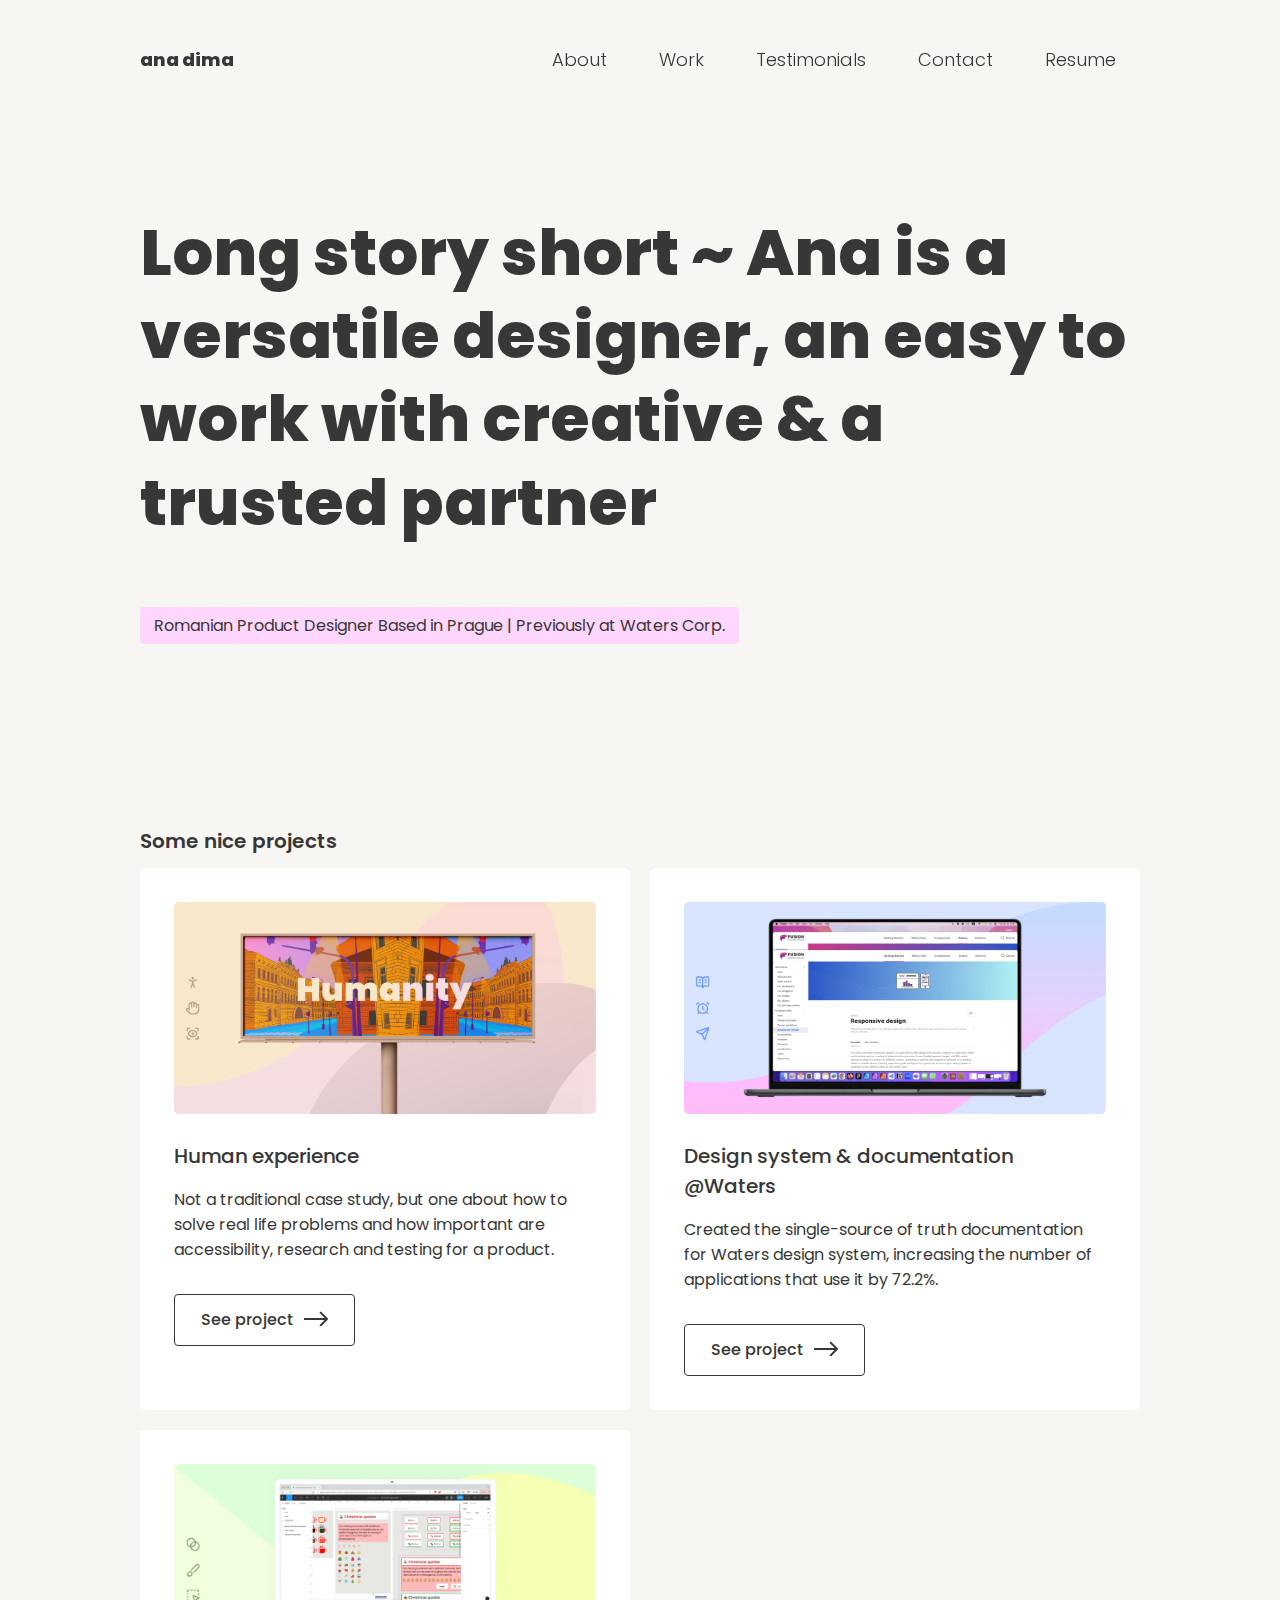
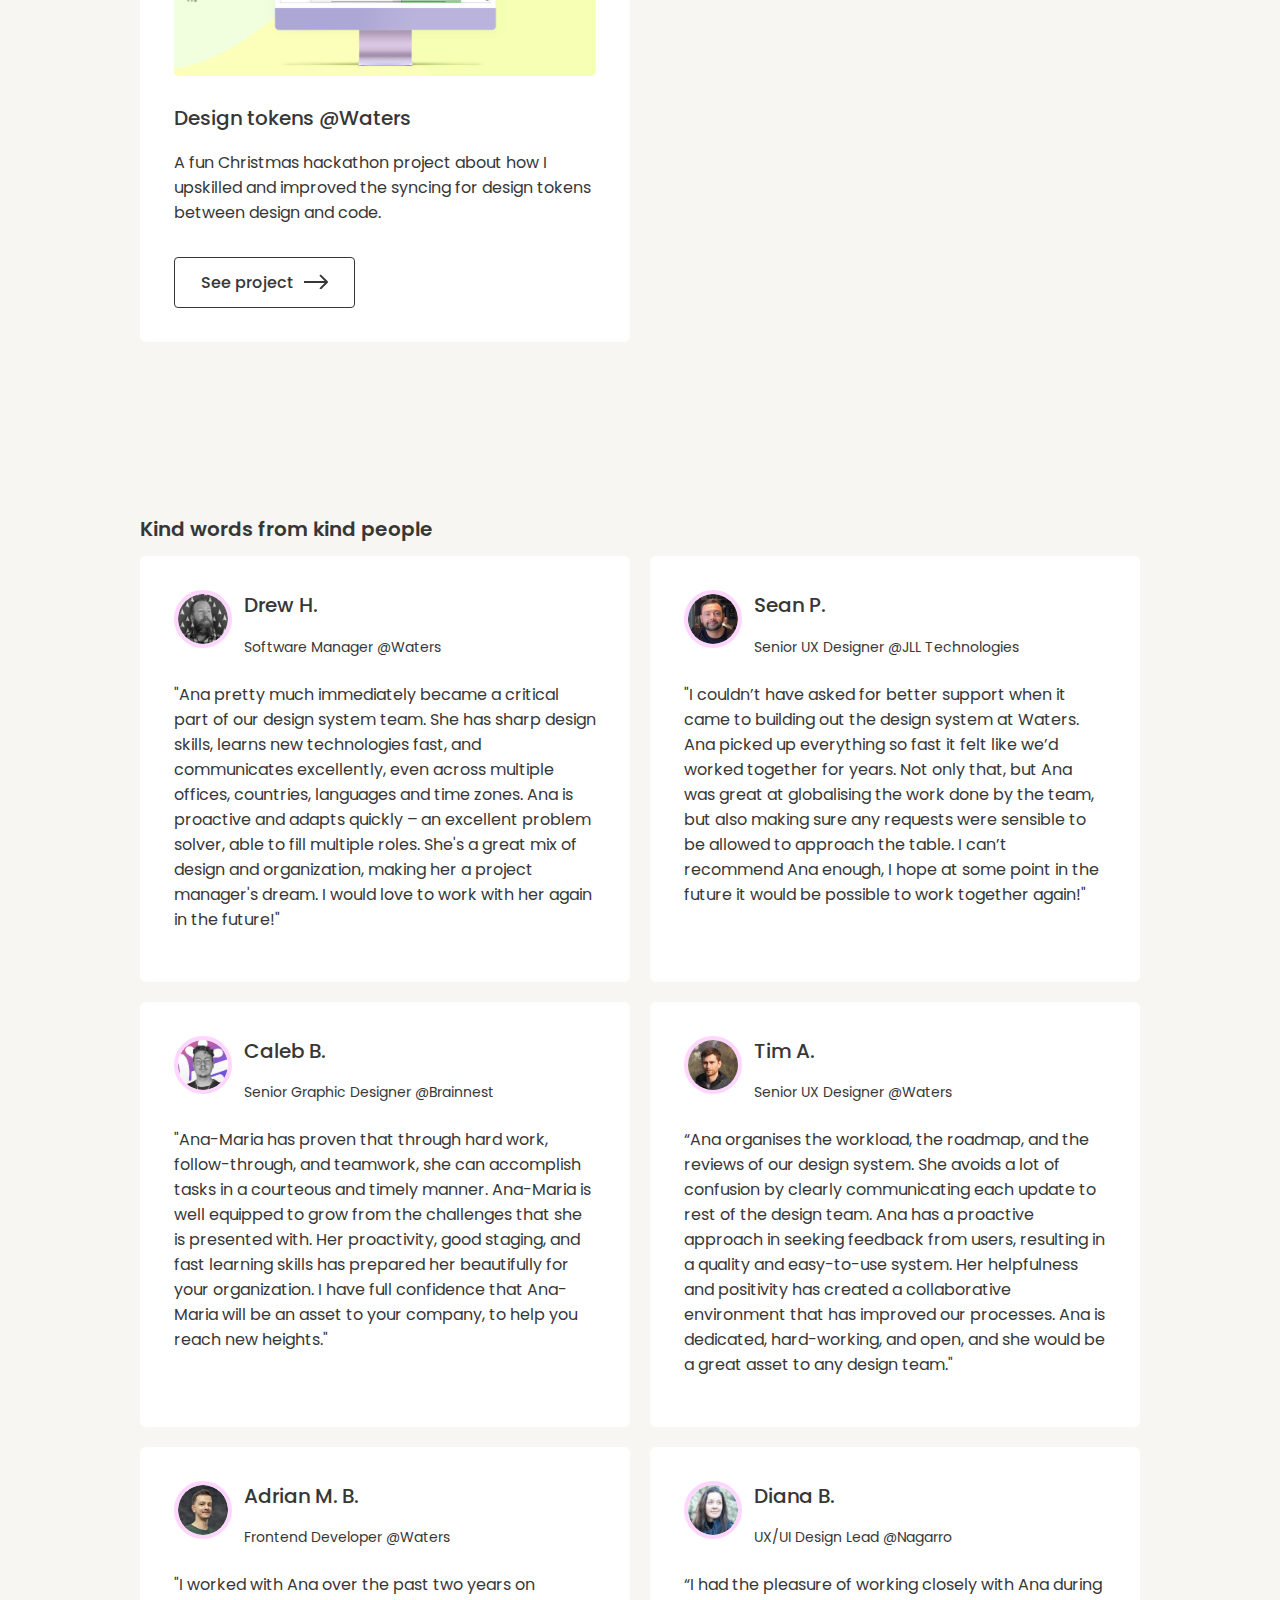
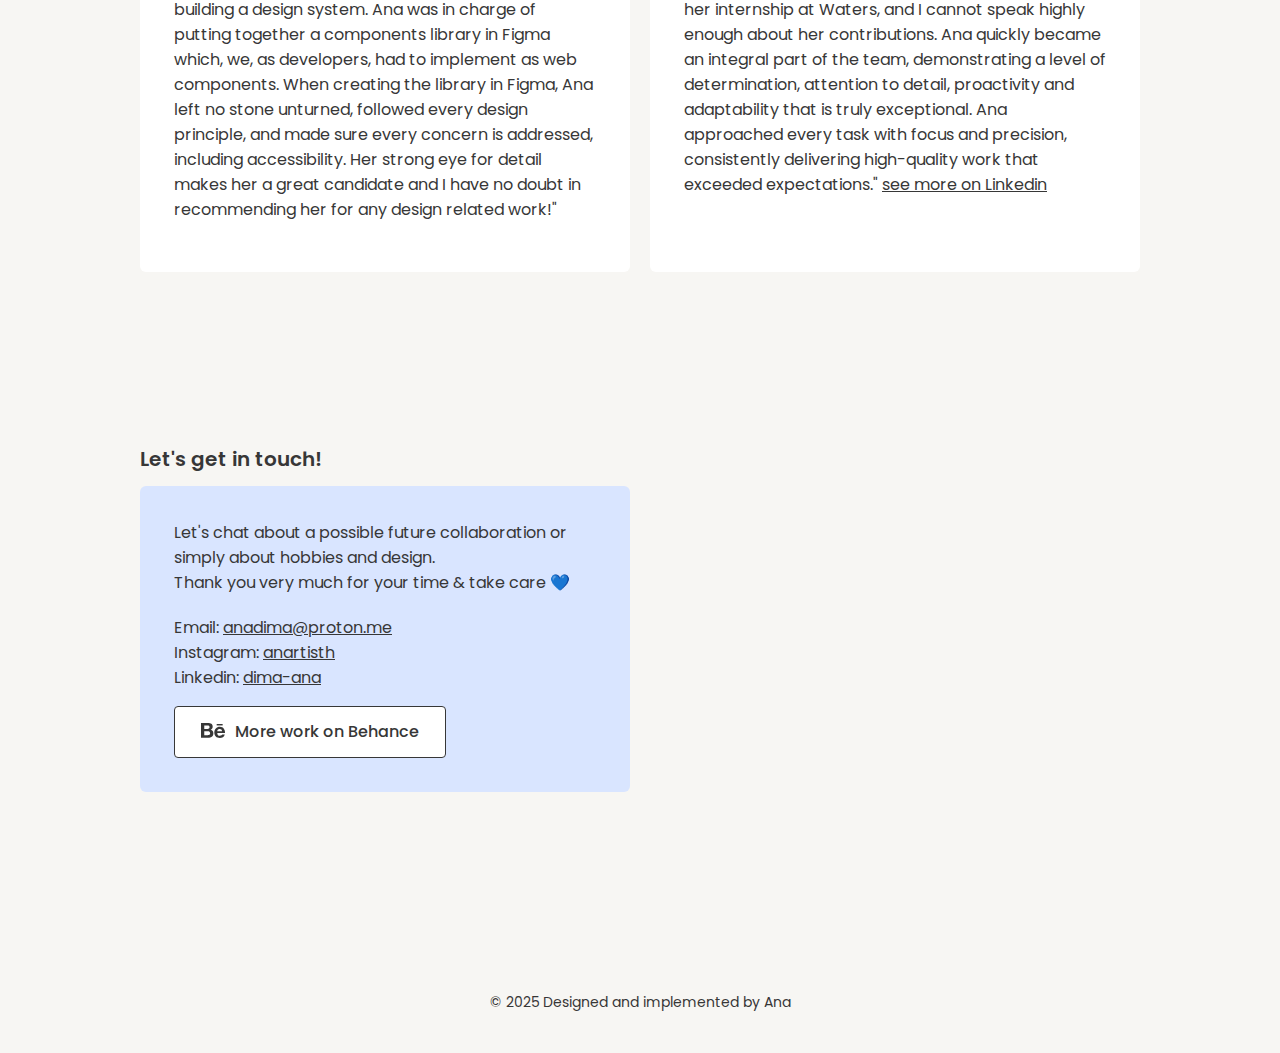
==== index.html @ 8bbb1edf "changed images for waters project" ====
<!DOCTYPE html>
<html lang="en">
    <head>
        <meta charset="UTF-8">
        <meta name="viewport" content="width=device-width, initial-scale=1.0">
        <title>Ana | Product designer</title>
        <link rel="icon" type="image/x-icon" href="/images/website_icon.svg">
        <link rel="stylesheet" href="styles/reset.css">
        <link rel="stylesheet" href="styles/styles.css">
        <meta
        name="description"
        content="Ana Dima's work portfolio, a designer based in Prague that showcase her experience about user interface and user experience design, 
        design systems and product design.">
    </head>
    <body>
        <div class="content">
            <header id="header">
                <div class="header__top">
                    <a class="logo" href="#home">ana dima</a>
                    <nav>
                        <ul class="nav__links">
                            <li class="nav__links__item"><a class="nav__links__item__link" href="/about.html">About</a></li>
                            <li class="nav__links__item"><a class="nav__links__item__link" href="#work">Work</a></li>
                            <li class="nav__links__item"><a class="nav__links__item__link" href="#testimonials">Testimonials</a></li>
                            <li class="nav__links__item"><a class="nav__links__item__link" href="#contact">Contact</a></li>
                            <li class="nav__links__item"><a class="nav__links__item__link" target="_blank" href="https://drive.proton.me/urls/1RM4R60WCC#GgkoWynXGfau">Resume</a></li>
                        </ul>
                    </nav>
                    
                    <!-- "Hamburger menu" / "Bar icon" to toggle the navigation links -->
                    <span class="menu-toggler" onclick="toggleMenu()">
                        <i class="menu-icon" alt="Menu"></i>
                    </span>
                </div>
                <div class="hamburger">
                    <!-- Mobile navigation links (hidden by default) -->
                    <div id="hamburger__menu" class="hamburger__links">
                        <a class="nav__links__item__link" href="about.html">About</a>
                        <a class="nav__links__item__link" onclick="closeMenu()" href="#work">Work</a>
                        <a class="nav__links__item__link" onclick="closeMenu()" href="#testimonials">Testimonials</a>
                        <a class="nav__links__item__link" onclick="closeMenu()" href="#contact">Contact</a>
                        <a class="nav__links__item__link" target="_blank" href="https://drive.proton.me/urls/1RM4R60WCC#GgkoWynXGfau">Resume</a></li>
                    </div>
                </div>

            </header>

            <section id="home" class="intro section">
                <h1 class="intro__description">Long story short ~ Ana is a versatile designer, an easy to work with creative & a trusted partner</h1>
                <div class="chip">
                    <!-- <div class="circle"></div> -->
                    <p class="text__chip">Romanian Product Designer Based in Prague | Previously at Waters Corp.</p>
                </div>
            </section>
            
            <section id="work" class="section">
                <h1 class="paragraph__section">Some nice projects</h1>
                <div class="kind__words">
                    <div class="selectedWork__entry">
                        
                        <img
                            class="selectedWork__entry__image"
                            srcset="/images/human_experience_700.webp 700w, /images/human_experience_1200.webp 1000w"
                            sizes="(max-width: 400px) 700px,
                                    1000px"
                            src="/images/human_experience_1000.webp"
                            alt="A case study about observing small details and learning how to solve real life problems" />
                        <div class="selectedWork__entry__description">
                            <h2 class="selectedWork__entry__project__name"> Human experience </h2>
                            <p class="selectedWork__entry__description__text"> Not a traditional case study, but one about how to solve real life problems and how important are accessibility, research and testing for a product. </p>
                            <a href="/work/human-experience.html" class="cbl custom__button">See project <span class="custom__button__icon"></span></a>
                        </div>
                    </div>

                    <div class="selectedWork__entry">
                        <img
                            class="selectedWork__entry__image"
                            srcset="/images/waters_700.webp 700w, /images/waters_1200.webp 1000w"
                            sizes="(max-width: 400px) 700px,
                                    1000px"
                            src="/images/waters_1000.webp"
                            alt="A single source of truth documentation process" />

                        <div class="selectedWork__entry__description">
                            <h2 class="selectedWork__entry__project__name"> Design system & documentation @Waters </h2>
                            <p class="selectedWork__entry__description__text"> Created the single-source of truth documentation for Waters design system, increasing the number of applications that use it by 72.2%. </p>
                            <a href="work/waters-documentation.html" class="cbl custom__button">See project <span class="custom__button__icon"></span></a>
                        </div>
                    </div>
                </div>

                <div class="kind__words">   
                    <div class="selectedWork__entry">
                        <img
                            class="selectedWork__entry__image"
                            srcset="/images/hackathon_700.webp 700w, /images/hackathon_1200.webp 1000w"
                            sizes="(max-width: 400px) 700px,
                                    1000px"
                            src="/images/hackathon_1000.webp"
                            alt="A story about a Christmas hackathon" />
                        <div class="selectedWork__entry__description">
                            <h2 class="selectedWork__entry__project__name"> Design tokens @Waters </h2>
                            <p class="selectedWork__entry__description__text"> A fun Christmas hackathon project about how I upskilled and improved the syncing for design tokens between design and code. </p>
                            <a href="/work/design-tokens.html" class="custom__button"> See project <span class="custom__button__icon"></span></a>
                    </div>
                </div>
                    <div class="work__entry__empty"> </div>
                </div>
            </section>

            <section id="testimonials" class="section">
                <h1 class="paragraph__section"> Kind words from kind people</h1>
                <div class="kind__words">
                    <div class="selectedWork__entry">
                        <div class="selectedWork__entry__description">
                            <div class="selectedWork__entry__description__info__colleague">
                                <img class="colleagues" src="/images/drew.webp" alt="An image with Drew">
                                <div class="recommend">
                                    <h2 class="selectedWork__entry__description__title">Drew H.</h2>
                                    <h2 class="selectedWork__entry__description__position"> Software Manager @Waters</h2>
                                </div>
                            </div>
                            <p class="selectedWork__entry__description__text"> "Ana pretty much immediately became a critical part of our design system team. 
                                She has sharp design skills, learns new technologies fast, and communicates excellently, even across multiple offices, 
                                countries, languages and time zones. Ana is proactive and adapts quickly – an excellent problem solver, able to fill multiple 
                                roles. She's a great mix of design and organization, making her a project manager's dream. I would love to work with her again 
                                in the future!"</p>
                        </div>
                    </div>
                    <div class="selectedWork__entry">
                        <div class="selectedWork__entry__description">
                            <div class="selectedWork__entry__description__info__colleague">
                                <img class="colleagues" src="/images/sean.webp" alt="An image with Sean">
                                <div class="recommend">
                                    <h2 class="selectedWork__entry__description__title">Sean P.</h2>
                                    <h2 class="selectedWork__entry__description__position"> Senior UX Designer @JLL Technologies</h2>
                                </div>
                            </div>
                            <p class="selectedWork__entry__description__text">"I couldn’t have asked for better support when it came to building out the 
                                design system at Waters. Ana picked up everything so fast it felt like we’d worked together for years.
                                Not only that, but Ana was great at globalising the work done by the team, but also making sure any requests 
                                were sensible to be allowed to approach the table.
                                I can’t recommend Ana enough, I hope at some point in the future it would be possible to work together again!"</p>
                        </div>
                    </div>
                </div>

                <div id="recommendations" class="kind__words">
                    <div class="selectedWork__entry">
                        <div class="selectedWork__entry__description">
                            <div class="selectedWork__entry__description__info__colleague">
                                <img class="colleagues" src="/images/caleb.webp" alt="An image with Caleb">
                                <div class="recommend">
                                    <h2 class="selectedWork__entry__description__title">Caleb B.</h2>
                                    <h2 class="selectedWork__entry__description__position"> Senior Graphic Designer @Brainnest</h2>
                                </div>
                            </div>
                            <p class="selectedWork__entry__description__text"> "Ana-Maria has proven that through hard work, follow-through, and teamwork, she
                                can accomplish tasks in a courteous and timely manner.
                                Ana-Maria is well equipped to grow from the challenges that she is presented with. Her
                                proactivity, good staging, and fast learning skills has prepared her beautifully for your
                                organization. I have full
                                confidence that Ana-Maria will be an asset to your company, to help you reach new heights."</p>
                        </div>
                    </div>
                    <div class="selectedWork__entry">
                        <div class="selectedWork__entry__description">
                            <div class="selectedWork__entry__description__info__colleague">
                                <img class="colleagues" src="/images/tim.webp" alt="An image with Tim">
                                <div class="recommend">
                                    <h2 class="selectedWork__entry__description__title">Tim A.</h2>
                                    <h2 class="selectedWork__entry__description__position">Senior UX Designer @Waters</h2>
                                </div>
                            </div>
                            <p class="selectedWork__entry__description__text">“Ana organises the workload, the roadmap, and the reviews of our design system. 
                                She avoids a lot of confusion by clearly communicating each update to rest of the design team. Ana has a proactive approach in 
                                seeking feedback from users, resulting in a quality and easy-to-use system. Her helpfulness and positivity has created a 
                                collaborative environment that has improved our processes. Ana is dedicated, hard-working, and open, and she would be a great 
                                asset to any design team." 
                        </div>
                    </div>
                </div>

                <div id="recommendations" class="kind__words">
                    <div class="selectedWork__entry">
                        <div class="selectedWork__entry__description">
                            <div class="selectedWork__entry__description__info__colleague">
                                <img class="colleagues" src="/images/adi.webp" alt="An image with Adrian">
                                <div class="recommend">
                                    <h2 class="selectedWork__entry__description__title">Adrian M. B.</h2>
                                    <h2 class="selectedWork__entry__description__position"> Frontend Developer @Waters</h2>
                                </div>
                            </div>
                            <p class="selectedWork__entry__description__text"> "I worked with Ana over the past two years on building a design system.
                                Ana was in charge of putting together a components library in Figma which, we, as developers, had to implement as web components. When creating the library in Figma, Ana left no stone unturned, followed every design principle, and made sure every concern is addressed, including accessibility.
                                Her strong eye for detail makes her a great candidate and I have no doubt in recommending her for any design related work!"</p>
                        </div>
                    </div>
                    <div class="selectedWork__entry">
                        <div class="selectedWork__entry__description">
                            <div class="selectedWork__entry__description__info__colleague">
                                <img class="colleagues" src="/images/diana.webp" alt="An image with Diana">
                                <div class="recommend">
                                    <h2 class="selectedWork__entry__description__title">Diana B.</h2>
                                    <h2 class="selectedWork__entry__description__position"> UX/UI Design Lead @Nagarro</h2>
                                </div>
                            </div>
                            <p class="selectedWork__entry__description__text">“I had the pleasure of working closely with Ana during her internship at Waters, 
                                and I cannot speak highly enough about her contributions. Ana quickly became an integral part of the team, demonstrating a level 
                                of determination, attention to detail, proactivity and adaptability that is truly exceptional. Ana approached every task with 
                                focus and precision, consistently delivering high-quality work that exceeded expectations." 
                                <a class="text-highlight" target="_blank" href="http://www.linkedin.com/in/dima-ana">see more on Linkedin</a></p>
                        </div>
                    </div>
                </div>
                
            </section>

            <section id="contact" class="section">
                <h1 class="paragraph__section"> Let's get in touch!</h1>
                <div class="kind__words">   
                    <div class="contact__entry">
                    <p class="box__text"> Let's chat about a possible future collaboration or simply about hobbies and design.</p>
                    <p class="box__text"> Thank you very much for your time & take care 💙</p>
                    <div class="contact__links">
                        <p class="contact__details__text"> Email: <a class="text-highlight" href="mailto:anadima@proton.me">anadima@proton.me</a> </p>
                        <p class="contact__details__text"> Instagram: <a class="text-highlight" target="_blank" href="https://www.instagram.com/anartisth/">anartisth</a> </p>
                        <p class="contact__details__text"> Linkedin: <a class="text-highlight" target="_blank" href="https://www.linkedin.com/in/dima-ana/">dima-ana</a> </p>
                    </div>
                    <a href="https://www.behance.net/dimaana-maria" target="_blank" class="cbl custom__button"><span class="custom__behance__icon"></span>More work on Behance</a>
                </div>
                    <div class="work__entry__empty"> </div>
            </section>

                    <p class="copyright"> © 2025 Designed and implemented by Ana </p>

            </div>
            <script src="js/functions.js"></script>
    </body>
</html>
---- styles/styles.css ----
/* poppins-100 - latin */
@font-face {
    font-display: auto; /* Check https://developer.mozilla.org/en-US/docs/Web/CSS/@font-face/font-display for other options. */
    font-family: 'Poppins';
    font-style: normal;
    font-weight: 100;
    src: url('./fonts/poppins-v22-latin-100.woff2') format('woff2'); /* Chrome 36+, Opera 23+, Firefox 39+, Safari 12+, iOS 10+ */
}
/* poppins-200 - latin */
@font-face {
    font-display: auto; /* Check https://developer.mozilla.org/en-US/docs/Web/CSS/@font-face/font-display for other options. */
    font-family: 'Poppins';
    font-style: normal;
    font-weight: 200;
    src: url('./fonts/poppins-v22-latin-200.woff2') format('woff2'); /* Chrome 36+, Opera 23+, Firefox 39+, Safari 12+, iOS 10+ */
}
/* poppins-300 - latin */
@font-face {
    font-display: auto; /* Check https://developer.mozilla.org/en-US/docs/Web/CSS/@font-face/font-display for other options. */
    font-family: 'Poppins';
    font-style: normal;
    font-weight: 300;
    src: url('./fonts/poppins-v22-latin-300.woff2') format('woff2'); /* Chrome 36+, Opera 23+, Firefox 39+, Safari 12+, iOS 10+ */
}
/* poppins-regular - latin */
@font-face {
    font-display: auto; /* Check https://developer.mozilla.org/en-US/docs/Web/CSS/@font-face/font-display for other options. */
    font-family: 'Poppins';
    font-style: normal;
    font-weight: 400;
    src: url('./fonts/poppins-v22-latin-regular.woff2') format('woff2'); /* Chrome 36+, Opera 23+, Firefox 39+, Safari 12+, iOS 10+ */
}
/* poppins-500 - latin */
@font-face {
    font-display: auto; /* Check https://developer.mozilla.org/en-US/docs/Web/CSS/@font-face/font-display for other options. */
    font-family: 'Poppins';
    font-style: normal;
    font-weight: 500;
    src: url('./fonts/poppins-v22-latin-500.woff2') format('woff2'); /* Chrome 36+, Opera 23+, Firefox 39+, Safari 12+, iOS 10+ */
}
/* poppins-600 - latin */
@font-face {
    font-display: auto; /* Check https://developer.mozilla.org/en-US/docs/Web/CSS/@font-face/font-display for other options. */
    font-family: 'Poppins';
    font-style: normal;
    font-weight: 600;
    src: url('./fonts/poppins-v22-latin-600.woff2') format('woff2'); /* Chrome 36+, Opera 23+, Firefox 39+, Safari 12+, iOS 10+ */
}
/* poppins-700 - latin */
@font-face {
    font-display: auto; /* Check https://developer.mozilla.org/en-US/docs/Web/CSS/@font-face/font-display for other options. */
    font-family: 'Poppins';
    font-style: normal;
    font-weight: 700;
    src: url('./fonts/poppins-v22-latin-700.woff2') format('woff2'); /* Chrome 36+, Opera 23+, Firefox 39+, Safari 12+, iOS 10+ */
}
/* poppins-800 - latin */
@font-face {
    font-display: auto; /* Check https://developer.mozilla.org/en-US/docs/Web/CSS/@font-face/font-display for other options. */
    font-family: 'Poppins';
    font-style: normal;
    font-weight: 800;
    src: url('./fonts/poppins-v22-latin-800.woff2') format('woff2'); /* Chrome 36+, Opera 23+, Firefox 39+, Safari 12+, iOS 10+ */
}
/* poppins-900 - latin */
@font-face {
    font-display: auto; /* Check https://developer.mozilla.org/en-US/docs/Web/CSS/@font-face/font-display for other options. */
    font-family: 'Poppins';
    font-style: normal;
    font-weight: 900;
    src: url('./fonts/poppins-v22-latin-900.woff2') format('woff2'); /* Chrome 36+, Opera 23+, Firefox 39+, Safari 12+, iOS 10+ */
}
* {
    font-family: "Poppins", sans-serif;
}

:root {
    --light: #F7F6F3;
    --dark: #373737;
    --primary-color: #373737;
    --secondary-color: #fff;
    --tertiary-color: #D9E5FF;
    --decoration-color: #FFD6FD;
}

html {
    scroll-behavior: smooth;
}

body {
    margin: 0;
    padding: 0;
    background: var(--light);
}

.logo {
    color: var(--dark);
    font-size: 18px;
    font-weight: 800;
    text-decoration: none;
}

.box__text {
    color: var(--dark);
    font-weight: 400;
    font-size: 16px;
    margin: 0px;
}

.logo:hover {
    text-decoration: underline;
}

.hamburger__links {
    display: none;
    text-align: center;
}

.menu-toggler {
    display: none;
}

.content {
    margin: 0 auto;
    max-width: 1200px;
    /* background: none; */
}

#header {
    padding: 30px 0px 10px 0px;
    position: sticky;
    top: 0px;
    background-color: rgba(247, 246, 243, 0.96);
}

.header__top {
    display: flex;
    justify-content: space-between;
    align-items: center;
}

#logo-container {
    display: inline-flex;
}

#logo {
    max-width: 12rem;
}

.nav__links {
    list-style: none;
}

.nav__links__item {
    display: inline-block;
    padding: 0px 24px;
}

.nav__links__item__link {
    font-weight: 300;
    font-size: 18px;
    color: var(--dark);
    text-decoration: none;
}

.nav__links__item__link:hover {
    text-decoration: underline;
}

.intro {
    font-size: 2rem;
    color: var(--dark);
    text-align: left;
}

.section {
    margin-top: 3.75rem;
    padding-top: 6.25rem;
}

.section__img__paragraph {
    justify-content: space-between;
}

.max__image {
    max-width: 100%;
    margin-top: 20px;
}

.boxes {
    margin: 4rem 0 0 0;
}

.intro__description {
    line-height: 1.3;
    margin-top: 0px;
    font-weight: 800;
    max-width: 1000px;
}

.intro__title {
    font-weight: 200;
    font-size: 22px;
    margin-top: 20px;
    color: var(--dark);
}

.selectedWork__entry {
    justify-content: space-between;
    padding: 34px;
    border-radius: 6px;
    gap: 20px;
    margin-bottom: 20px;
    flex-basis: 100%;
    background-color: var(--secondary-color);
    max-width: 590px;
}

.contact__entry {
    justify-content: space-between;
    padding: 34px;
    border-radius: 6px;
    gap: 20px;
    margin-bottom: 20px;
    flex-basis: 100%;
    background-color: var(--tertiary-color);
    max-width: 590px;
}

.work__entry__empty {
    flex-basis: 100%;
    background-color: var(--light);
    margin-bottom: 20px;
    max-width: 590px;
    padding: 34px;
}

.selectedWork__entry__title {
    color: var(--primary-color);
    font-weight: 300;
    font-size: 28px;
    margin-bottom: 12px;
}

.selectedWork__entry__image {
    border-radius: .3rem;
    width: 100%;
    min-width: 100px;
    height: auto;
}

.selectedWork__entry__description__title {
    color: var(--primary-color);
    font-weight: 500;
    font-size: 20px;
    margin-block-start: 0;
}

.selectedWork__entry__description__position {
    color: var(--dark);
    font-weight: 400;
    font-size: 14px;
    margin-top: 8px;
}

.selectedWork__entry__description__info__colleague {
    display: flex;
    gap: 12px;
}

.selectedWork__entry__description__text {
    color: var(--dark);
    font-weight: 400;
    font-size: 16px;
    margin-top: 12px;
}

.selectedWork__entry__project__name {
    color: var(--primary-color);
    font-weight: 500;
    font-size: 20px;
    margin-top: 20px;
}

.custom__button {
    color: var(--dark);
    border-width: 1px;
    border-style: solid;
    border-color: var(--primary-color); 
    border-radius: 4px;
    padding: 16px 26px;
    background-color: var(--secondary-color);
    margin-top: 1rem;
    display:inline-flex;
    gap: 10px;
    font-weight: 500;
    text-decoration: none;
    line-height: 1.1;
}

.custom__button:hover {
    color: var(--light);
    background-color: var(--primary-color);
}

.custom__button__icon {
    width: 24px;
    height: 15px;
    background-image: url(/images/arrow.svg);
}

.custom__behance__icon {
    width:24px;
    height: 15px;
    background-image: url(/images/behance_icon.svg);
}

.custom__button:hover > .custom__button__icon {
    filter: brightness(0) saturate(100%) invert(100%) sepia(3%) saturate(7493%) hue-rotate(185deg) brightness(112%) contrast(107%);
}

.custom__button:hover > .custom__behance__icon {
    filter: brightness(0) saturate(100%) invert(100%) sepia(3%) saturate(7493%) hue-rotate(185deg) brightness(112%) contrast(107%);
}

#more__work__button {
    display: flex;
    justify-content: center;
}

.no__margin {
    margin: 0;
}

.text-highlight {
    color: var(--primary-color);
}

.copyright {
    text-align: center;
    font-size: 14px;
    margin-top: 180px;
    margin-bottom: 40px;
    color: var(--dark);
}

.kind__words {
    display: flex;
    justify-content: space-between;
    gap: 20px;
}

.colleagues{
    width: 50px;
    height: 50px;
    border-width: 4px;
    border-style: solid;
    border-color: var(--decoration-color);
    border-radius: 40px;
}

.photo__100 {
    max-width: 500px;
    height: auto;
    width: 100%;
    min-width: 100px;
    height: auto;
}

.photo__centered {
    height: auto;
    width: 100%;
    min-width: 100px;
    height: auto;
    margin-top: 12px;
}

.photo__50 {
    max-width: 500px;
    height: auto;
    width: 50%;
    min-width: 100px;
    height: auto;
}


.horizontal__layout {
    display: flex;
    justify-content: space-between;
    gap: 40px;

}

.social__media {
    padding: 20px;
    border-width: 1px;
    border-style: solid;
    border-color: var(--dark);
    border-radius: 12px;
    width: 130px;
    height: 130px;
    display: flex;
    justify-content: center; /* Centers horizontally */
    align-items: center; 
}

.contact__details {
    display: flex;
    justify-content: center;
    gap:20px;
    margin-top: 40px;
}

.contact__details__text {
    color: var(--dark);
    font-weight: 400;
    font-size: 16px;
    margin: 0px;
}

.contact__links {
    margin-top: 20px;
}

.chip {
    padding-left: 14px;
    padding-right: 14px;
    padding-top: 6px;
    padding-bottom: 6px;
    background-color: var(--decoration-color);
    border-radius: 4px;
    display: inline-flex;
    font-weight: 400;
    float: none;
    justify-content: center;
    align-items: center;
    gap: 8px;
    margin-top: 20px;
    margin-bottom: 30px;
}

.text__chip {
    font-weight: 400;
    font-size: 16px;
    color: var(--dark);
    margin: 0px;
}

.circle {
    width: 8px;
    height: 8px;
    background-color: #FFC300;
    border-radius: 50%; 
}

.about__me__photo {
    width: 160px;
    height: 160px;
}

.default__text {
    color: var(--dark);
    font-weight: 400;
    font-size: 16px;
    margin-top: 12px;
    max-width: 600px;
}

.paragraph__title {
    color: var(--primary-color);
    font-weight: 500;
    font-size: 20px;
    margin-top: 40px;
}

.paragraph__section {
    color: var(--primary-color);
    font-weight: 600;
    font-size: 20px;
    margin-top: 40px;
    margin-bottom: 12px;
}

@media (max-width: 1360px) {
    .content {
        max-width: 1000px;;
    }

    .section {
        margin-top: 2.75rem;
        padding-top: 4.25rem;
    }
}

@media (max-width: 1120px) {
    .content {
        max-width: 800px;
    }
    
    .section {
        margin-top: 1.75rem;
        padding-top: 3.25rem;
    }
}

@media (max-width: 880px) {
    .content {
        max-width: 698px;
    }

    .nav__links {
        display: none;
    }

    /* Style the hamburger menu */
    .menu-toggler {
        padding: 10px 5px;
        display: block;
        cursor: pointer;
    }

    .menu-icon {
        display: inline-block;
        width: 24px;
        height: 24px;
        background-image: url("../images/menu_icon.svg");
    }

    .nav__links__item__link {
        display: block;
        text-decoration: underline;
        padding: 16px 0px;
    }

    #hamburger__menu {
        display: none;
    }

    .section {
        margin-top: 1.75rem;
        padding-top: 3.25rem;
    }

    .horizontal__layout {
        display: block;
    }

    .kind__words {
        display: flex;
        justify-content: space-between;
        gap: 12px;
    }

    .photo__100 {
        width: 60%;
        margin-top: 14px;
    }
}

@media (max-width: 720px) {
    #header {
        padding: 15px 0px;
    }

    .section {
        padding-top: 1.2rem;
        margin: 6rem 0 0 0;
    }

    .content {
        padding: 0 60px;
    }

    .logo {
        padding: 0 5px;
    }

    .kind__words {
        display: block;
    }

    .horizontal__layout{
        display: block;
    }

    .work__entry__empty {
        display: none;
    }
}

@media (max-width: 700px) {
    .content {
        padding: 0 40px;
    }

    .section {
        margin: 4rem 0 0 0;
    }

    .intro__description {
        font-size: 2.5rem;
    }
    
    .logo {
        font-size: 16px;
        font-weight: 500px;
    }

    .nav__links__item__link {
        font-size: 16px;
        padding:16px 0px;
    }

    .topnav #myLinks:active {
        display: block;
    }

    .nav__links {
        display: none;
    }

}

@media (max-width: 480px) {
    .content {
        padding: 0 10px;
    }

    .section {
        padding-top: 2rem;
        margin: 0;
    }

    .kind__words {
        display: block;
    }

    .horizontal__layout {
        display: block;
    }

    .intro__description {
        font-size: 2rem;
    }

    .selectedWork__entry__title {
        font-size: 20px;
        margin-bottom: 8px;
    }

    .selectedWork__entry {
        padding: 20px;
    }

    .contact__entry {
        padding: 20px;
    }

    .selectedWork__entry__project__name {
        font-size: 18px;
    }

    .selectedWork__entry__description__title {
        font-size: 18px;
    }

    .paragraph__title {
        font-size: 18px;
    }

    .chip {
        margin-top: 0px;
        margin-bottom: 0px;
        padding: 8px 6px;
    }

    .text__chip {
        font-size: 14px;
    }

    .work__entry__empty {
        display: none;
    }

    .copyright {
        margin-top: 5rem;
        font-size: 12px;
    }

    .photo__100 {
        width: 100%;
    }

    .paragraph__section {
        margin-bottom: 10px;
    }
}
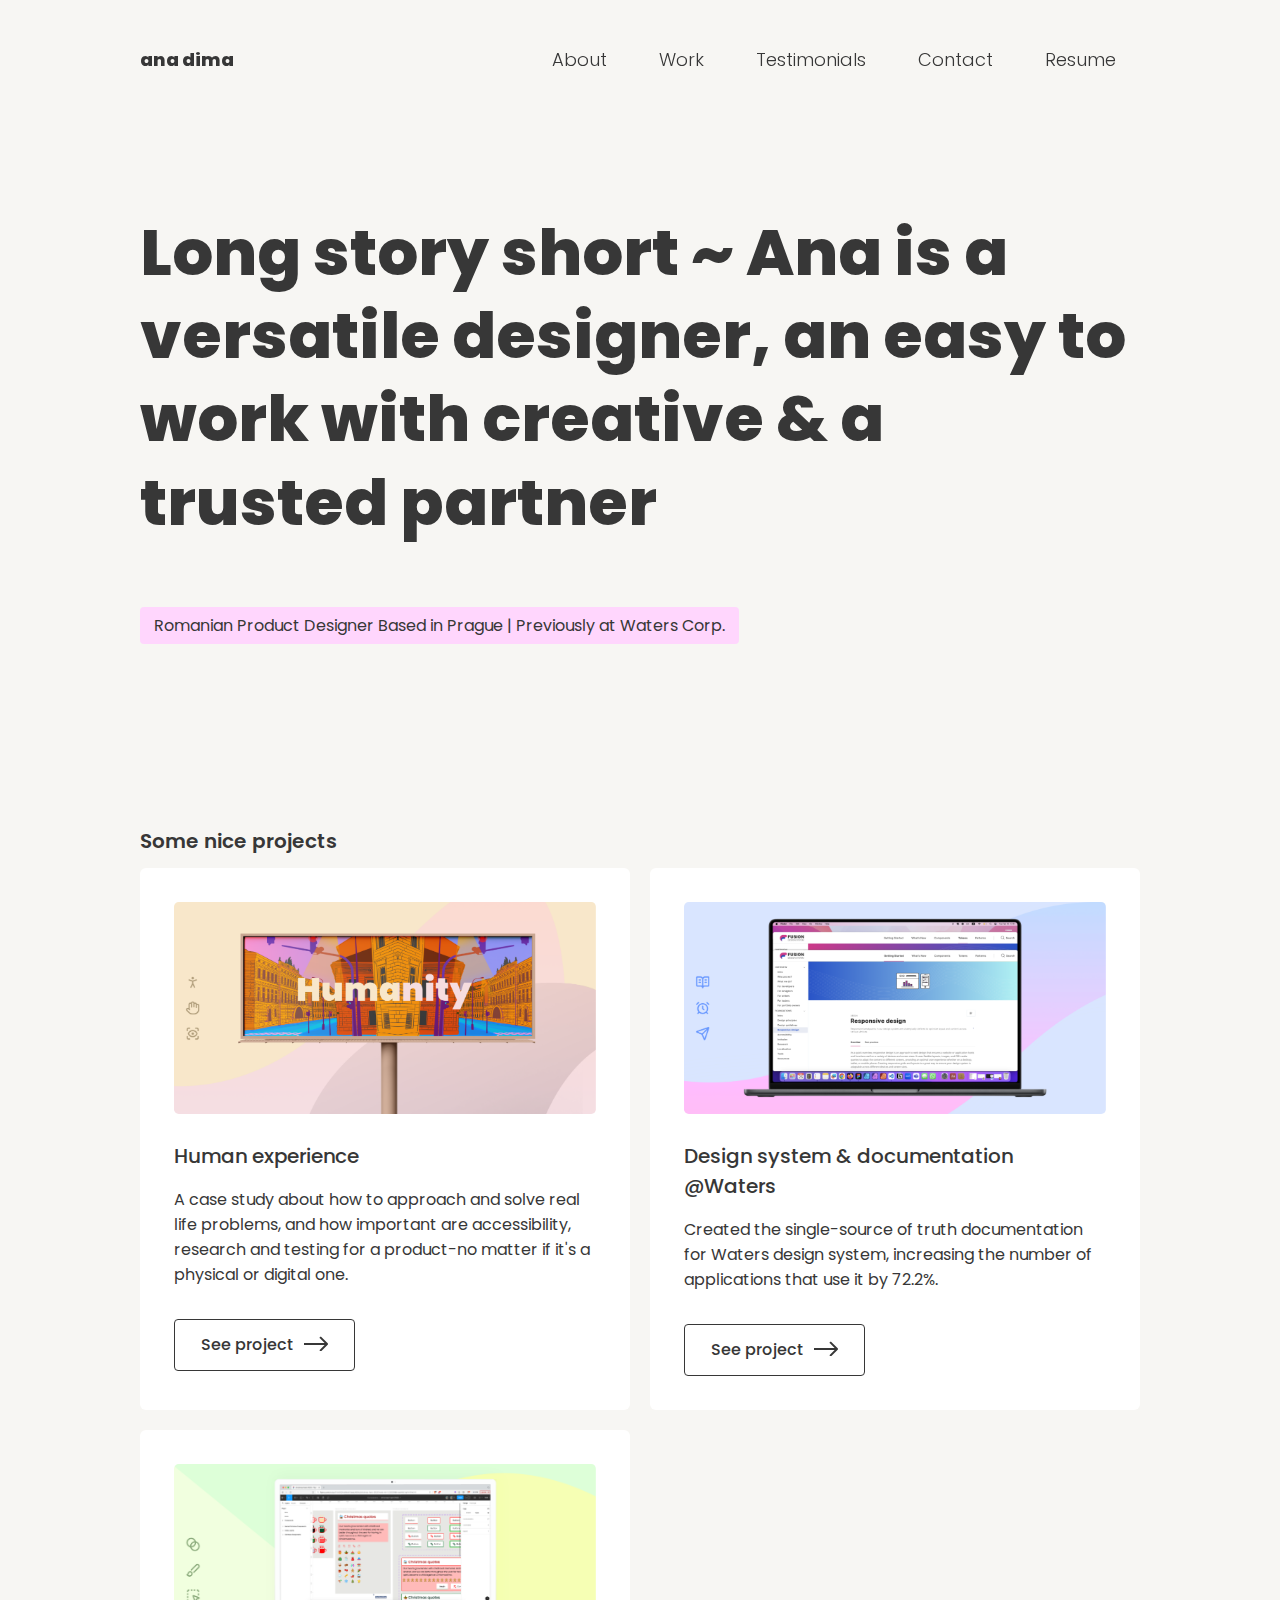
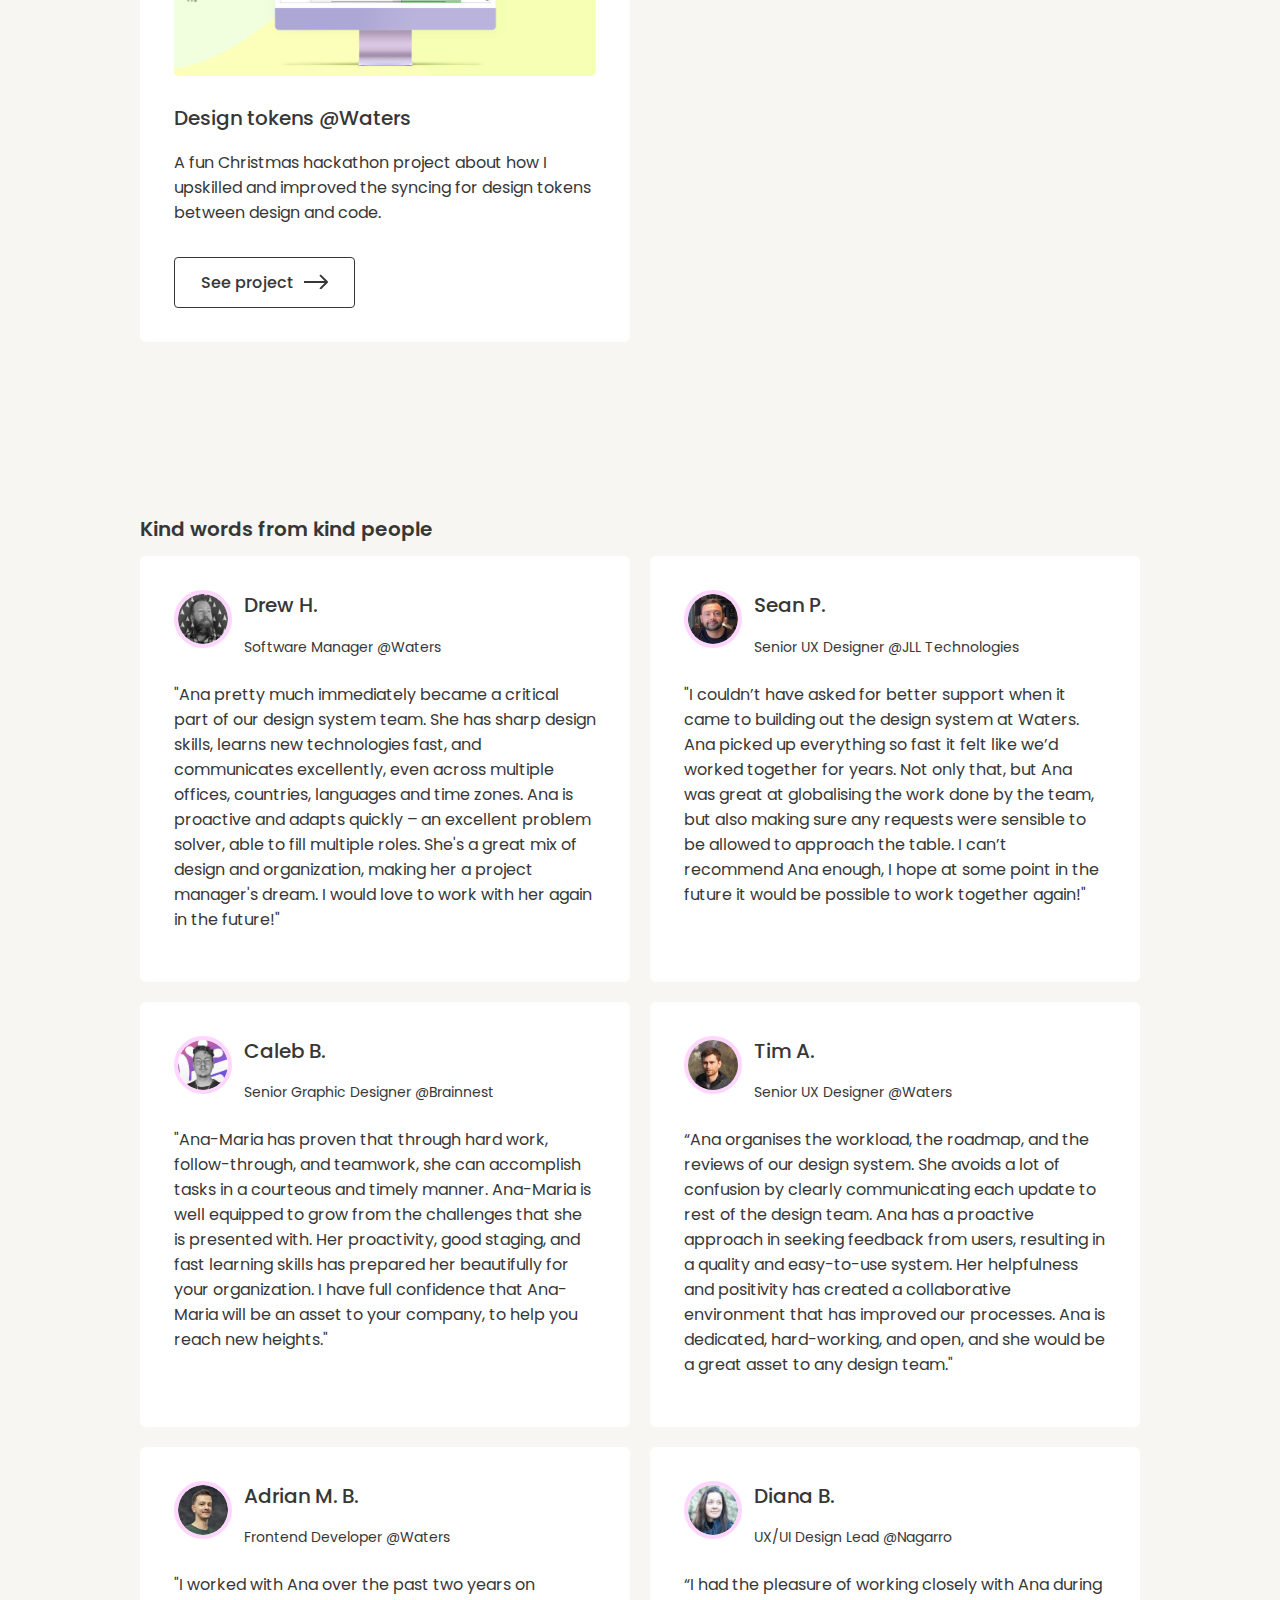
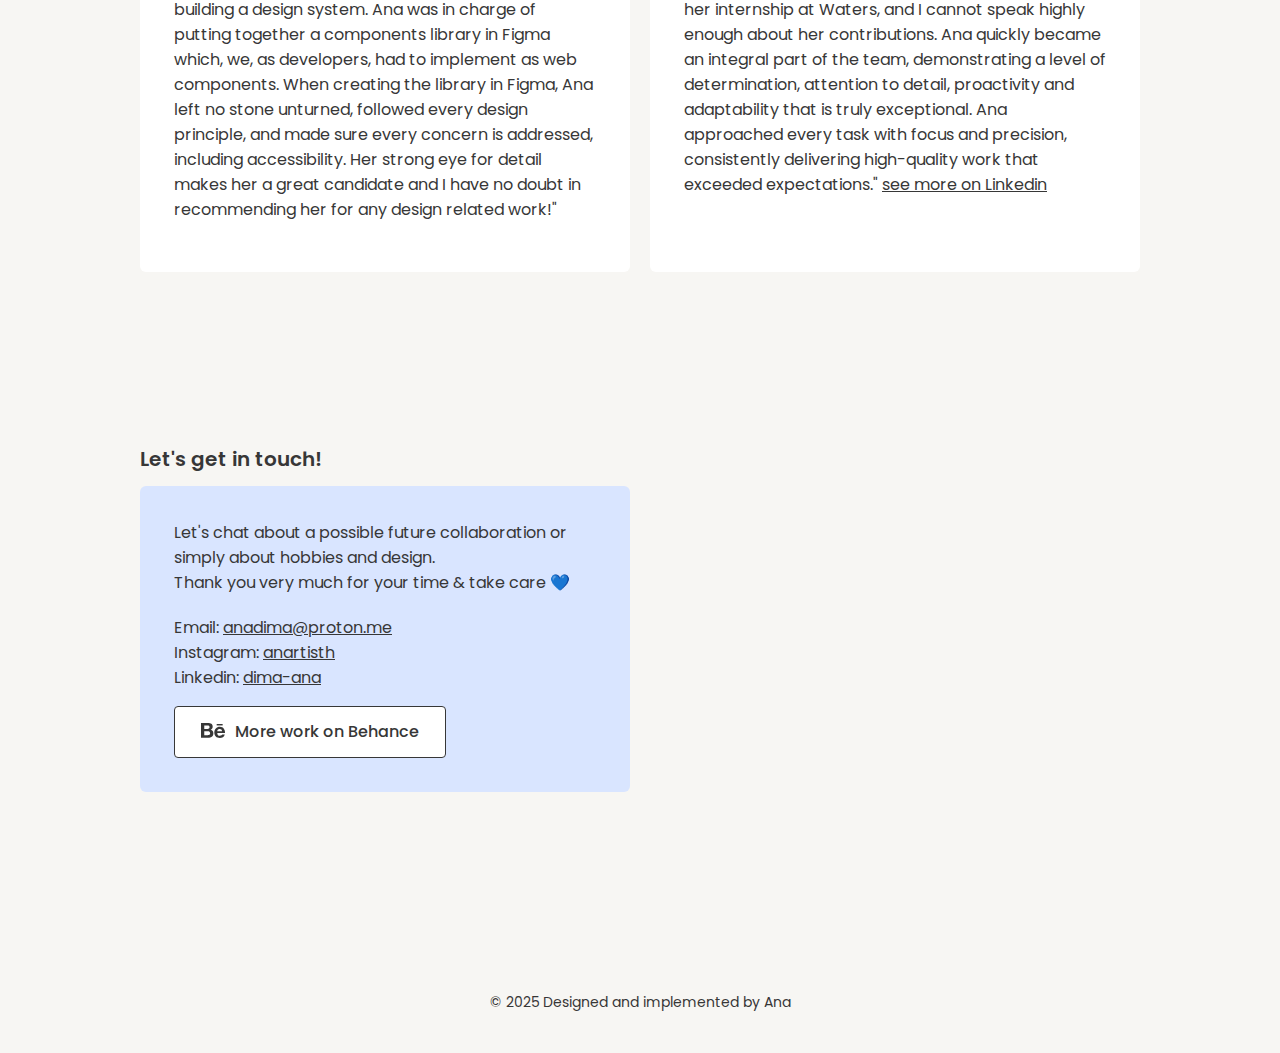
==== commit 63b5727b: "human experience project & about page changes" ====
--- a/index.html
+++ b/index.html
@@ -60,14 +60,14 @@
                         
                         <img
                             class="selectedWork__entry__image"
-                            srcset="/images/human_experience_700.webp 700w, /images/human_experience_1200.webp 1000w"
+                            srcset="/images/human_experience_700.webp 700w, /images/human_experience.webp 1000w"
                             sizes="(max-width: 400px) 700px,
                                     1000px"
                             src="/images/human_experience_1000.webp"
                             alt="A case study about observing small details and learning how to solve real life problems" />
                         <div class="selectedWork__entry__description">
                             <h2 class="selectedWork__entry__project__name"> Human experience </h2>
-                            <p class="selectedWork__entry__description__text"> Not a traditional case study, but one about how to solve real life problems and how important are accessibility, research and testing for a product. </p>
+                            <p class="selectedWork__entry__description__text"> A case study about how to approach and solve real life problems, and how important are accessibility, research and testing for a product-no matter if it's a physical or digital one. </p>
                             <a href="/work/human-experience.html" class="cbl custom__button">See project <span class="custom__button__icon"></span></a>
                         </div>
                     </div>
@@ -75,7 +75,7 @@
                     <div class="selectedWork__entry">
                         <img
                             class="selectedWork__entry__image"
-                            srcset="/images/waters_700.webp 700w, /images/waters_1200.webp 1000w"
+                            srcset="/images/waters_700.webp 700w, /images/waters.webp 1000w"
                             sizes="(max-width: 400px) 700px,
                                     1000px"
                             src="/images/waters_1000.webp"
@@ -93,7 +93,7 @@
                     <div class="selectedWork__entry">
                         <img
                             class="selectedWork__entry__image"
-                            srcset="/images/hackathon_700.webp 700w, /images/hackathon_1200.webp 1000w"
+                            srcset="/images/hackathon_700.webp 700w, /images/hackathon.webp 1000w"
                             sizes="(max-width: 400px) 700px,
                                     1000px"
                             src="/images/hackathon_1000.webp"
--- a/styles/styles.css
+++ b/styles/styles.css
@@ -466,6 +466,15 @@
     max-width: 600px;
 }
 
+.default__text__mbottom {
+    color: var(--dark);
+    font-weight: 400;
+    font-size: 16px;
+    margin-top: 12px;
+    max-width: 600px;
+    margin-bottom: 12px;
+}
+
 .paragraph__title {
     color: var(--primary-color);
     font-weight: 500;
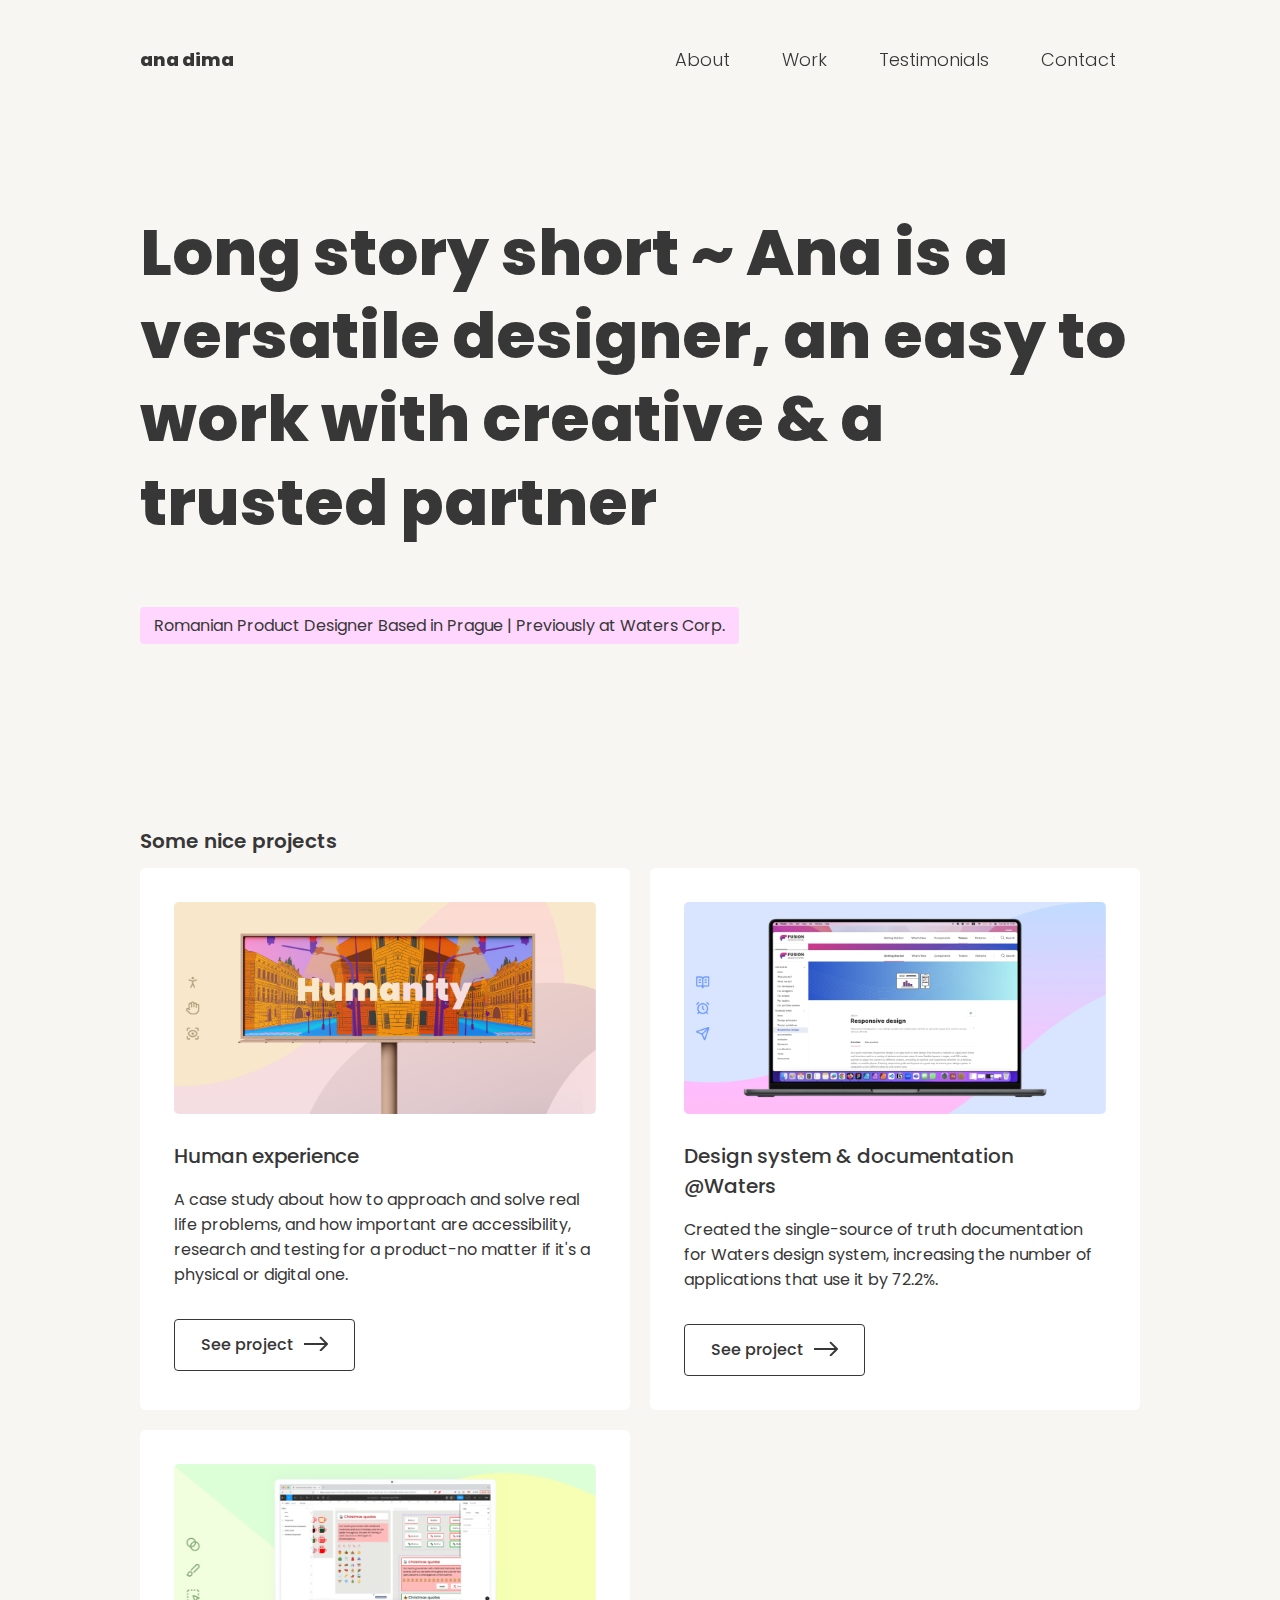
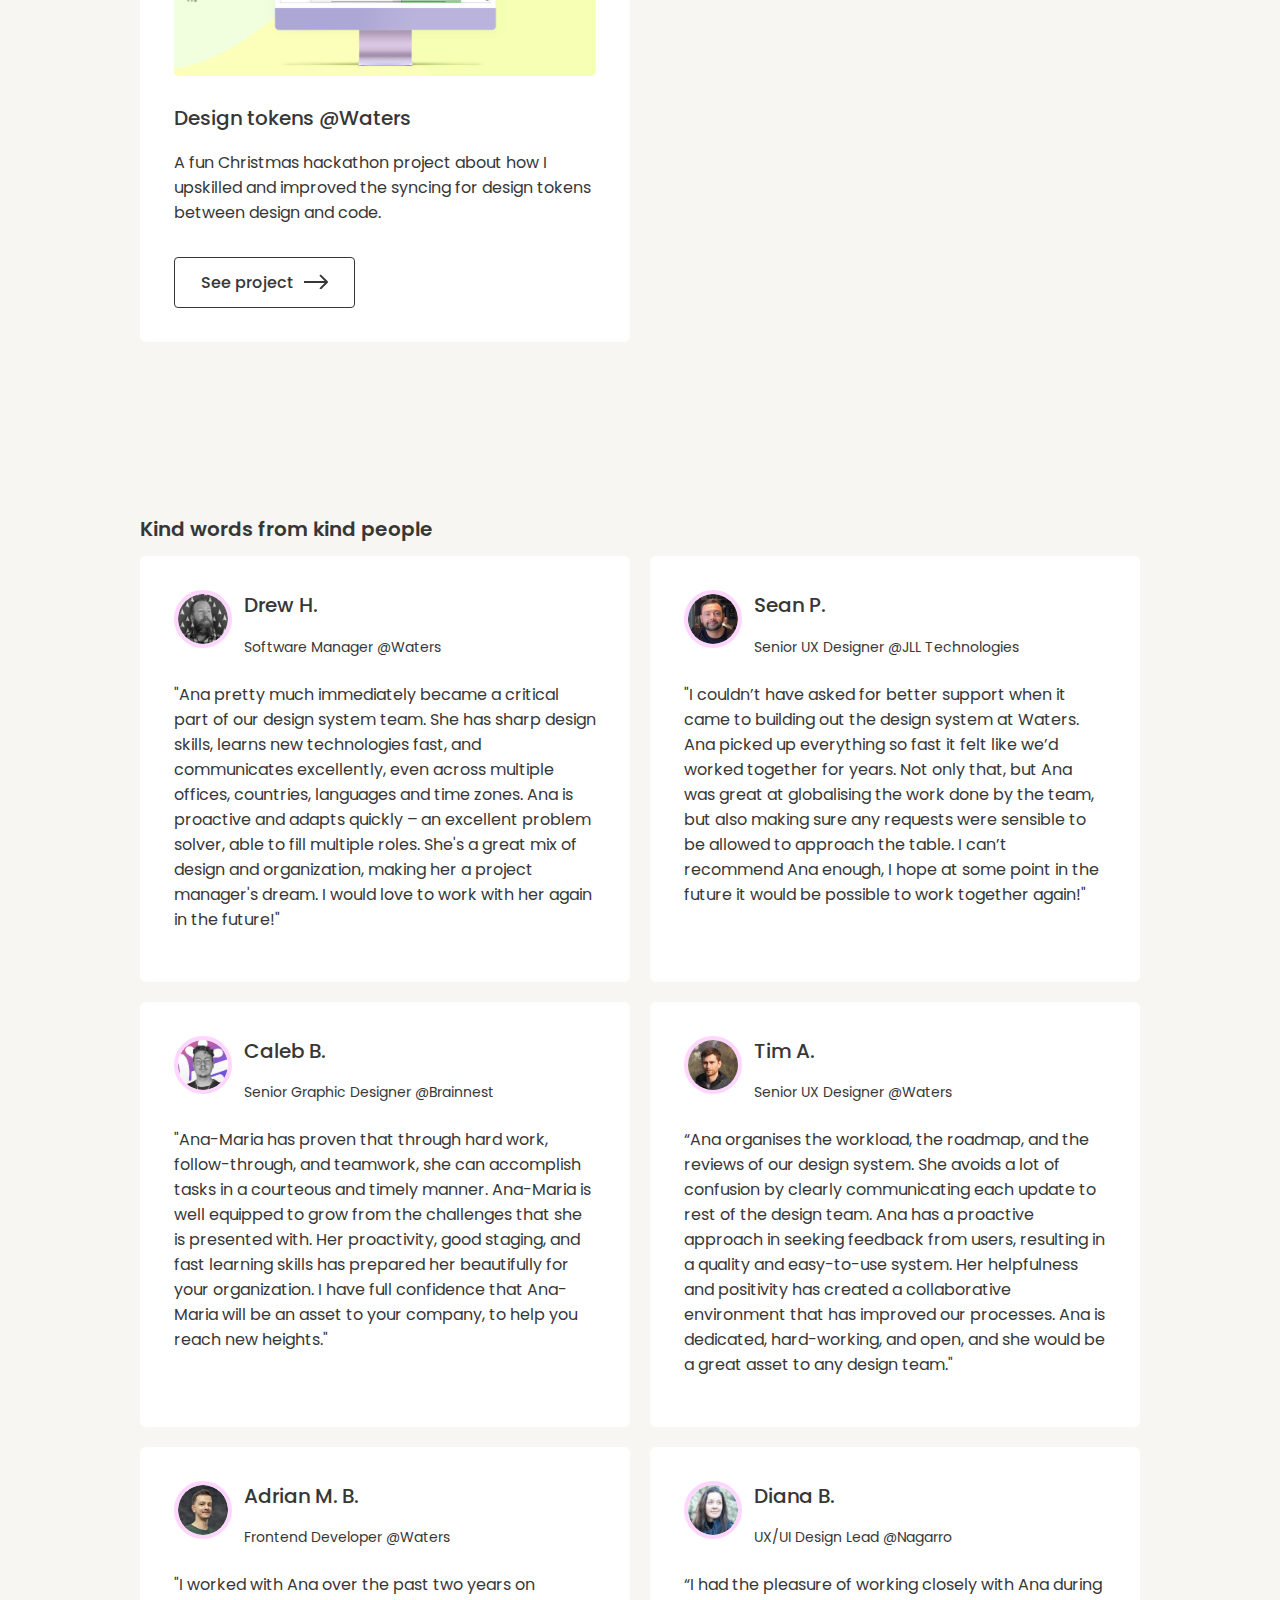
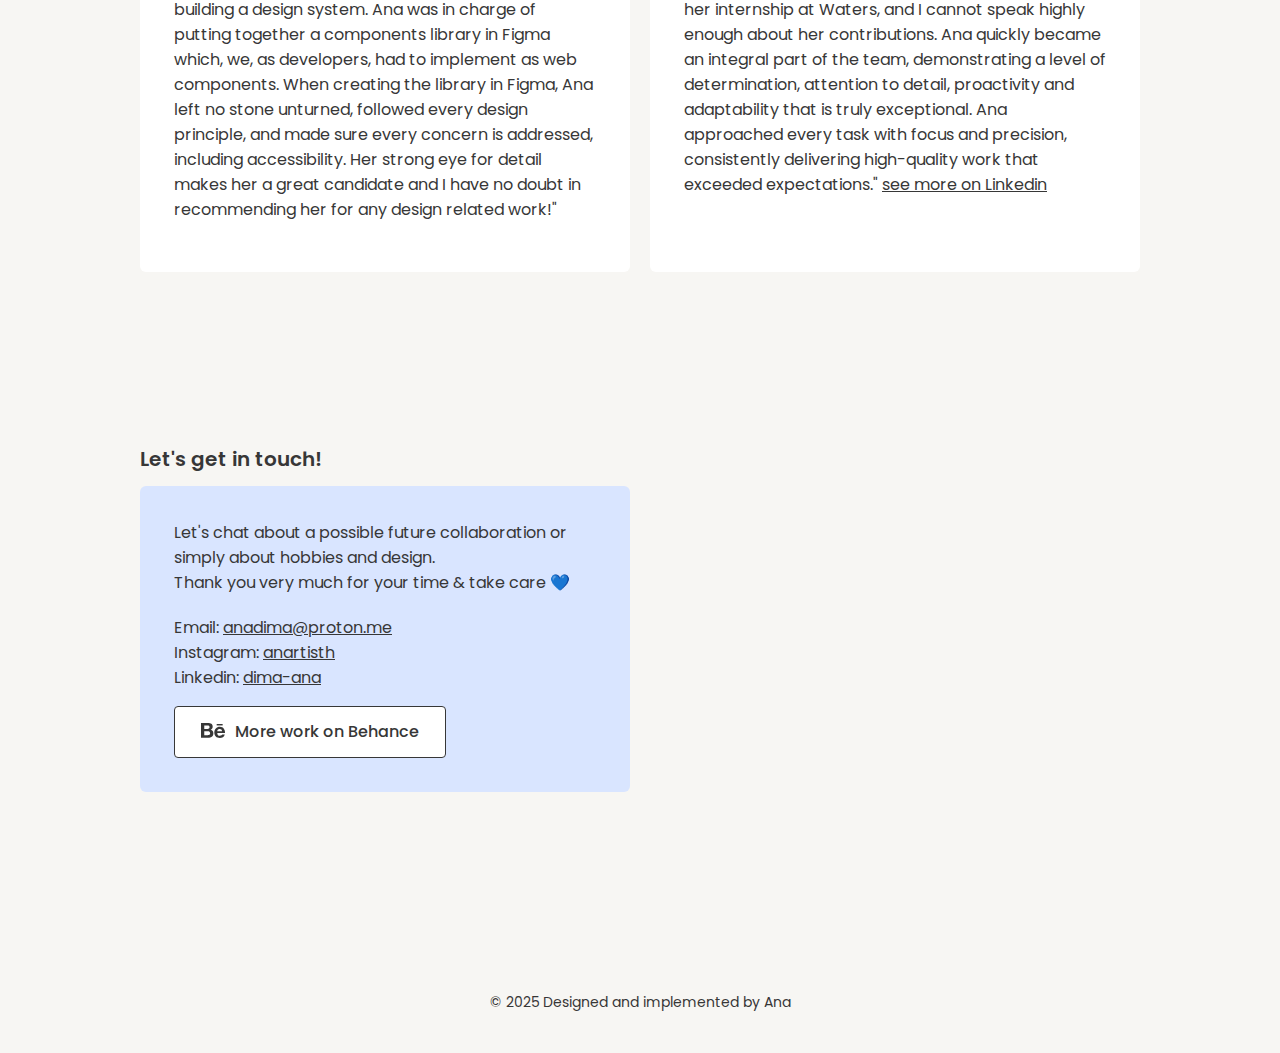
==== commit 2dc17208: "commented resume from the menu" ====
--- a/index.html
+++ b/index.html
@@ -23,7 +23,7 @@
                             <li class="nav__links__item"><a class="nav__links__item__link" href="#work">Work</a></li>
                             <li class="nav__links__item"><a class="nav__links__item__link" href="#testimonials">Testimonials</a></li>
                             <li class="nav__links__item"><a class="nav__links__item__link" href="#contact">Contact</a></li>
-                            <li class="nav__links__item"><a class="nav__links__item__link" target="_blank" href="https://drive.proton.me/urls/1RM4R60WCC#GgkoWynXGfau">Resume</a></li>
+                            <!-- <li class="nav__links__item"><a class="nav__links__item__link" target="_blank" href="https://drive.proton.me/urls/1RM4R60WCC#GgkoWynXGfau">Resume</a></li> -->
                         </ul>
                     </nav>
                     
@@ -39,7 +39,7 @@
                         <a class="nav__links__item__link" onclick="closeMenu()" href="#work">Work</a>
                         <a class="nav__links__item__link" onclick="closeMenu()" href="#testimonials">Testimonials</a>
                         <a class="nav__links__item__link" onclick="closeMenu()" href="#contact">Contact</a>
-                        <a class="nav__links__item__link" target="_blank" href="https://drive.proton.me/urls/1RM4R60WCC#GgkoWynXGfau">Resume</a></li>
+                        <!-- <a class="nav__links__item__link" target="_blank" href="https://drive.proton.me/urls/1RM4R60WCC#GgkoWynXGfau">Resume</a></li> -->
                     </div>
                 </div>
 
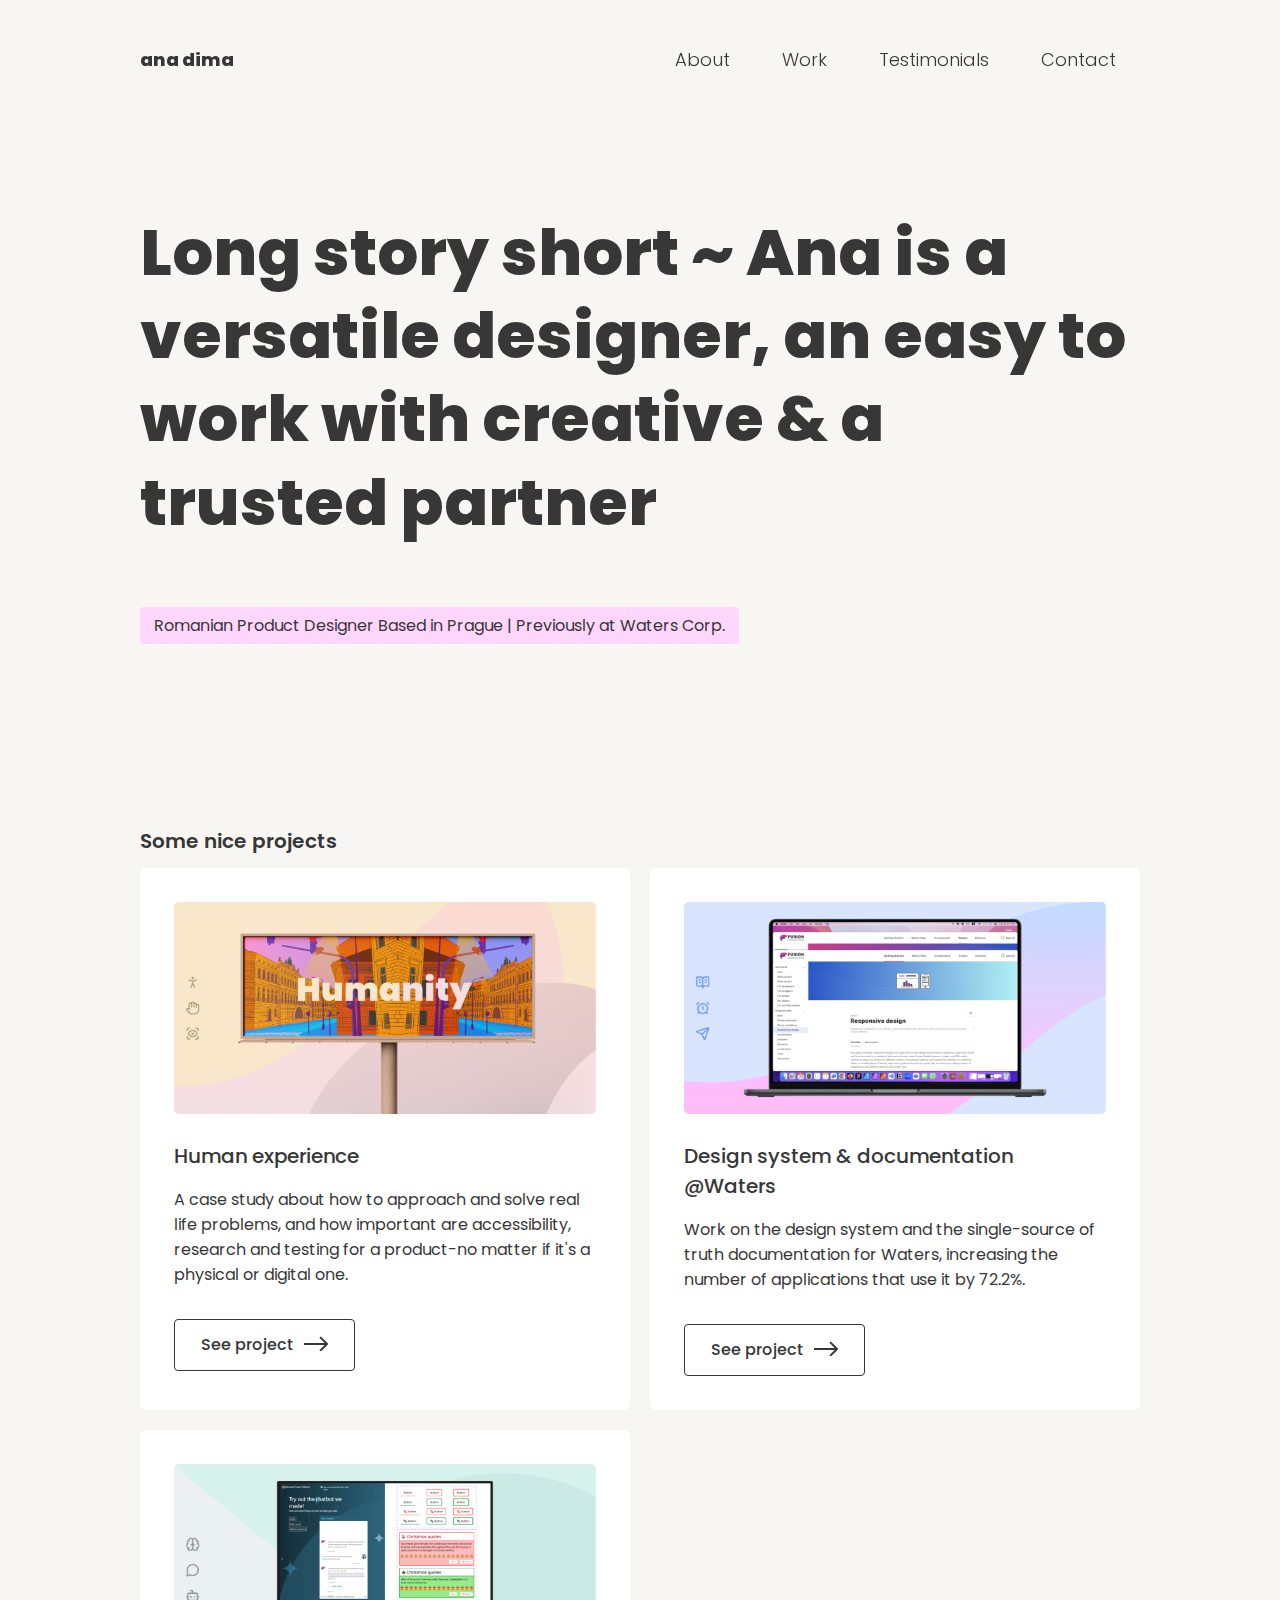
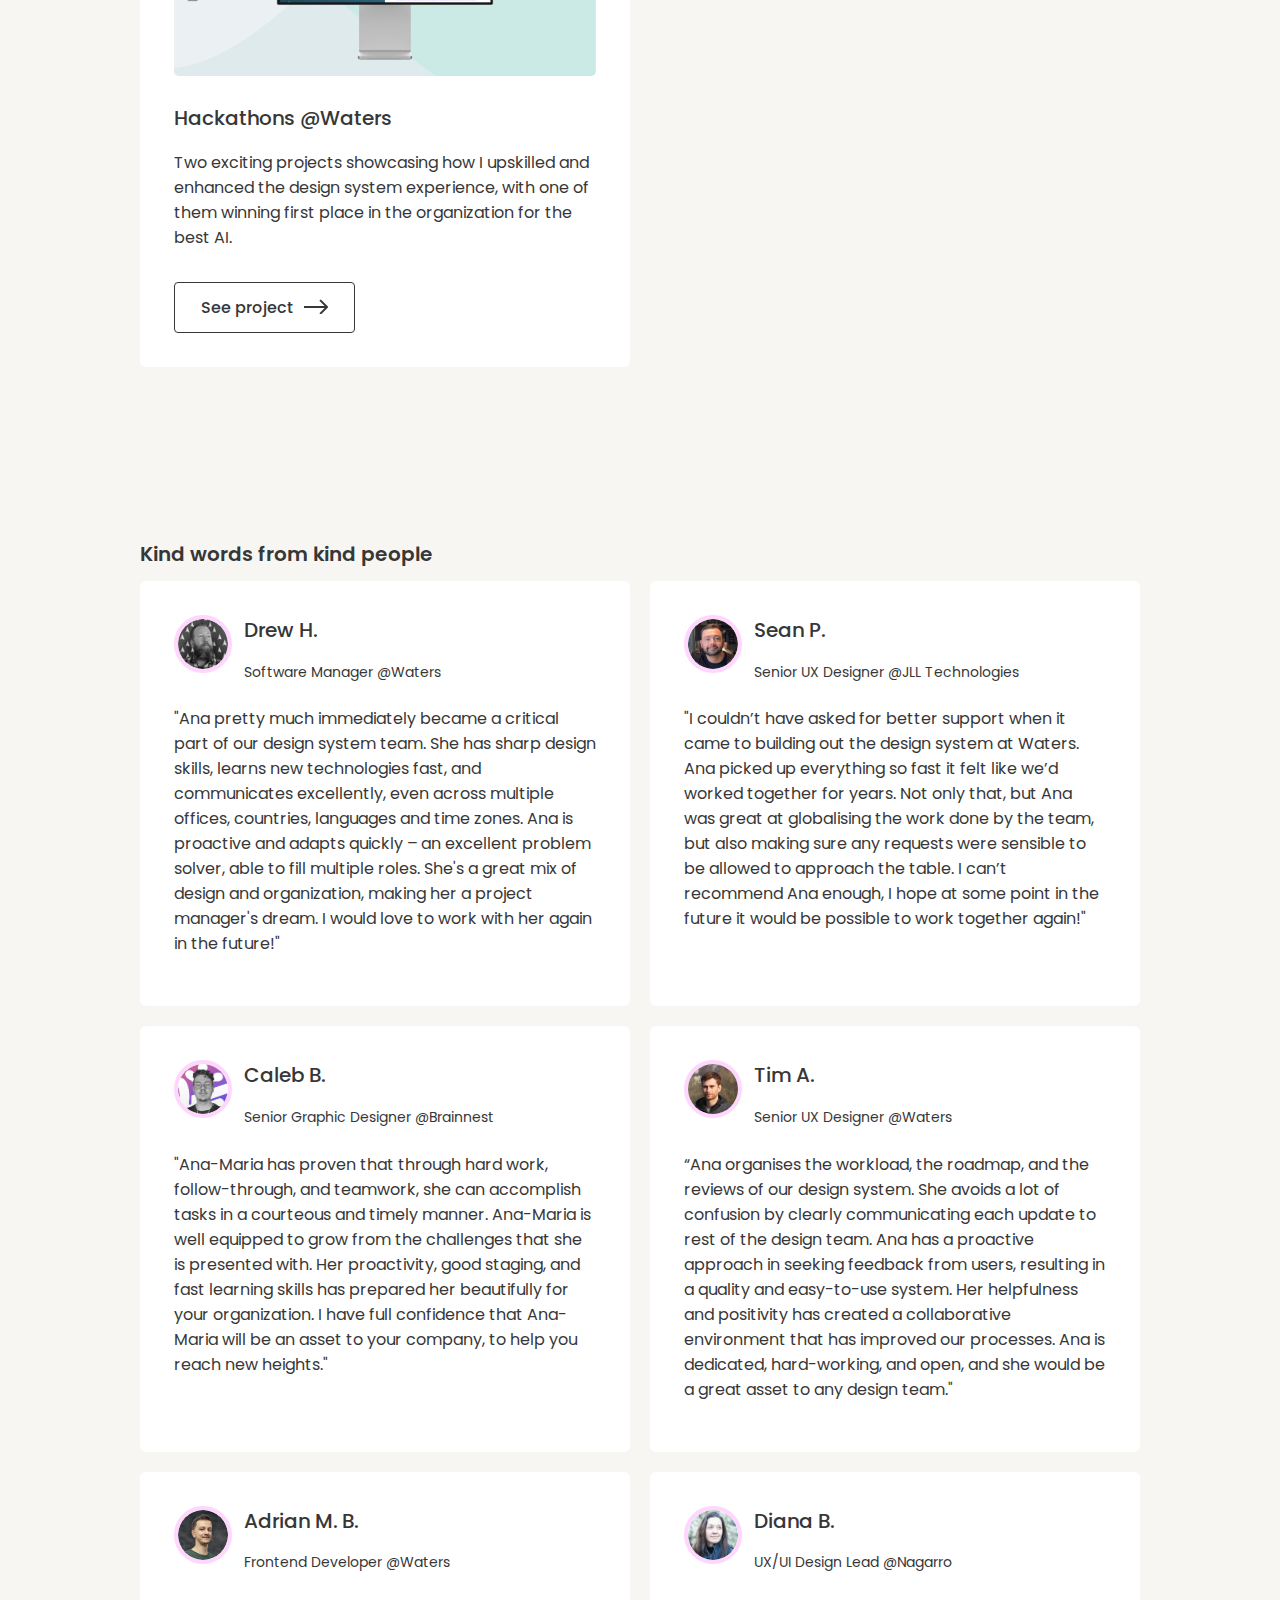
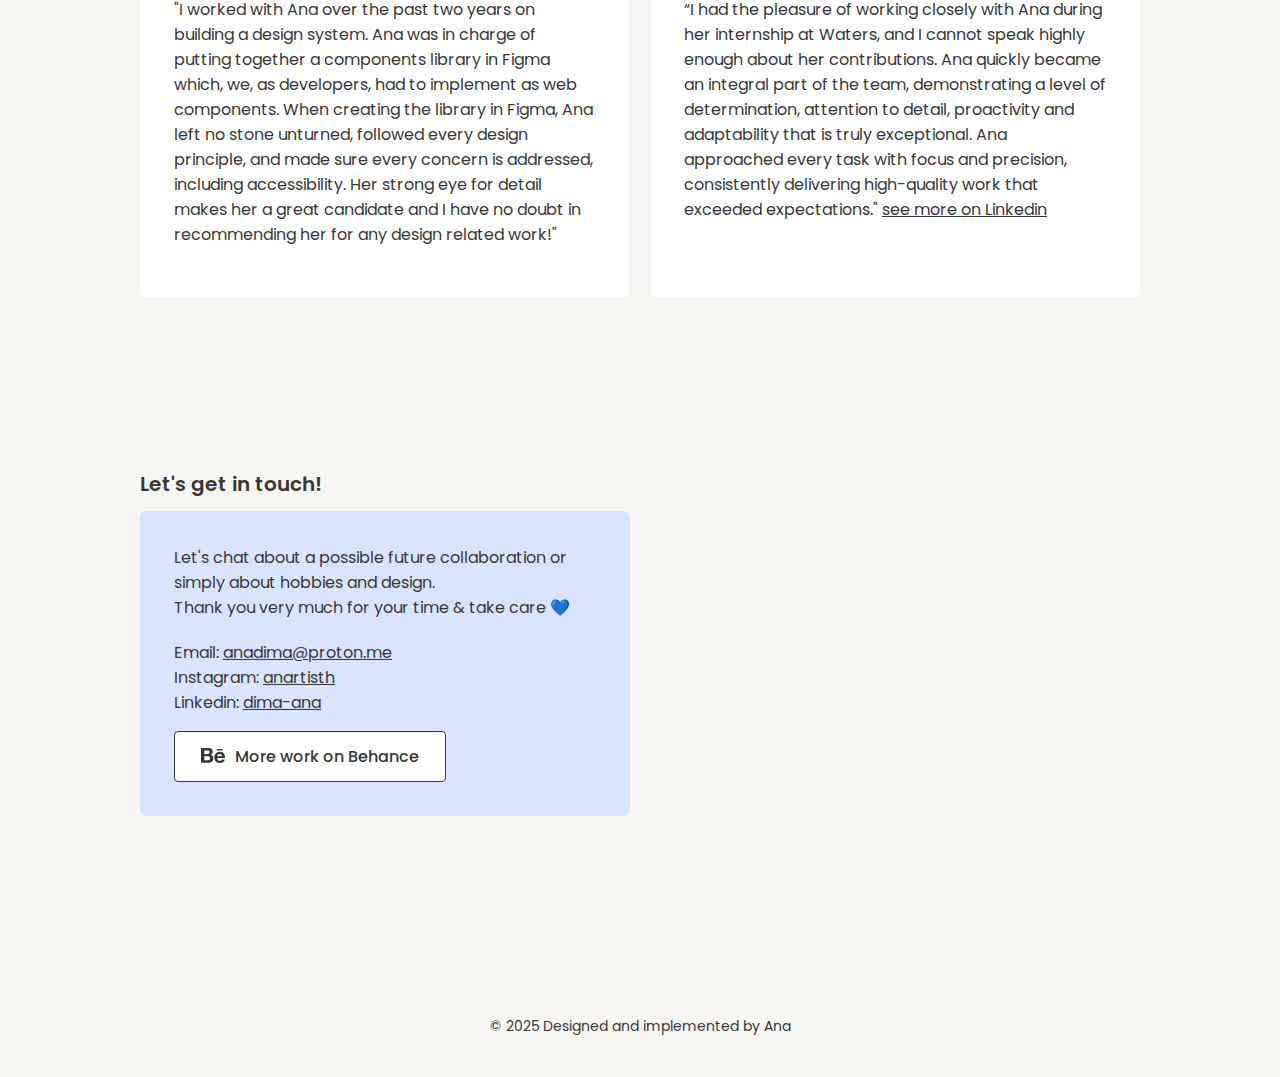
==== commit b5eefa00: "ai hackathon project added" ====
--- a/index.html
+++ b/index.html
@@ -9,8 +9,7 @@
         <link rel="stylesheet" href="styles/styles.css">
         <meta
         name="description"
-        content="Ana Dima's work portfolio, a designer based in Prague that showcase her experience about user interface and user experience design, 
-        design systems and product design.">
+        content="Ana Dima's work portfolio, a Prague-based creative who highlights her expertise in user interface (UI), user experience (UX) design, design systems and product design.">
     </head>
     <body>
         <div class="content">
@@ -83,7 +82,7 @@
 
                         <div class="selectedWork__entry__description">
                             <h2 class="selectedWork__entry__project__name"> Design system & documentation @Waters </h2>
-                            <p class="selectedWork__entry__description__text"> Created the single-source of truth documentation for Waters design system, increasing the number of applications that use it by 72.2%. </p>
+                            <p class="selectedWork__entry__description__text"> Work on the design system and the single-source of truth documentation for Waters, increasing the number of applications that use it by 72.2%. </p>
                             <a href="work/waters-documentation.html" class="cbl custom__button">See project <span class="custom__button__icon"></span></a>
                         </div>
                     </div>
@@ -99,9 +98,9 @@
                             src="/images/hackathon_1000.webp"
                             alt="A story about a Christmas hackathon" />
                         <div class="selectedWork__entry__description">
-                            <h2 class="selectedWork__entry__project__name"> Design tokens @Waters </h2>
-                            <p class="selectedWork__entry__description__text"> A fun Christmas hackathon project about how I upskilled and improved the syncing for design tokens between design and code. </p>
-                            <a href="/work/design-tokens.html" class="custom__button"> See project <span class="custom__button__icon"></span></a>
+                            <h2 class="selectedWork__entry__project__name"> Hackathons @Waters </h2>
+                            <p class="selectedWork__entry__description__text"> Two exciting projects showcasing how I upskilled and enhanced the design system experience, with one of them winning first place in the organization for the best AI. </p>
+                            <a href="/work/hackathons.html" class="custom__button"> See project <span class="custom__button__icon"></span></a>
                     </div>
                 </div>
                     <div class="work__entry__empty"> </div>
--- a/styles/styles.css
+++ b/styles/styles.css
@@ -576,6 +576,10 @@
         margin: 6rem 0 0 0;
     }
 
+    .boxes {
+        margin: 2rem 0 0 0;
+    }
+
     .content {
         padding: 0 60px;
     }
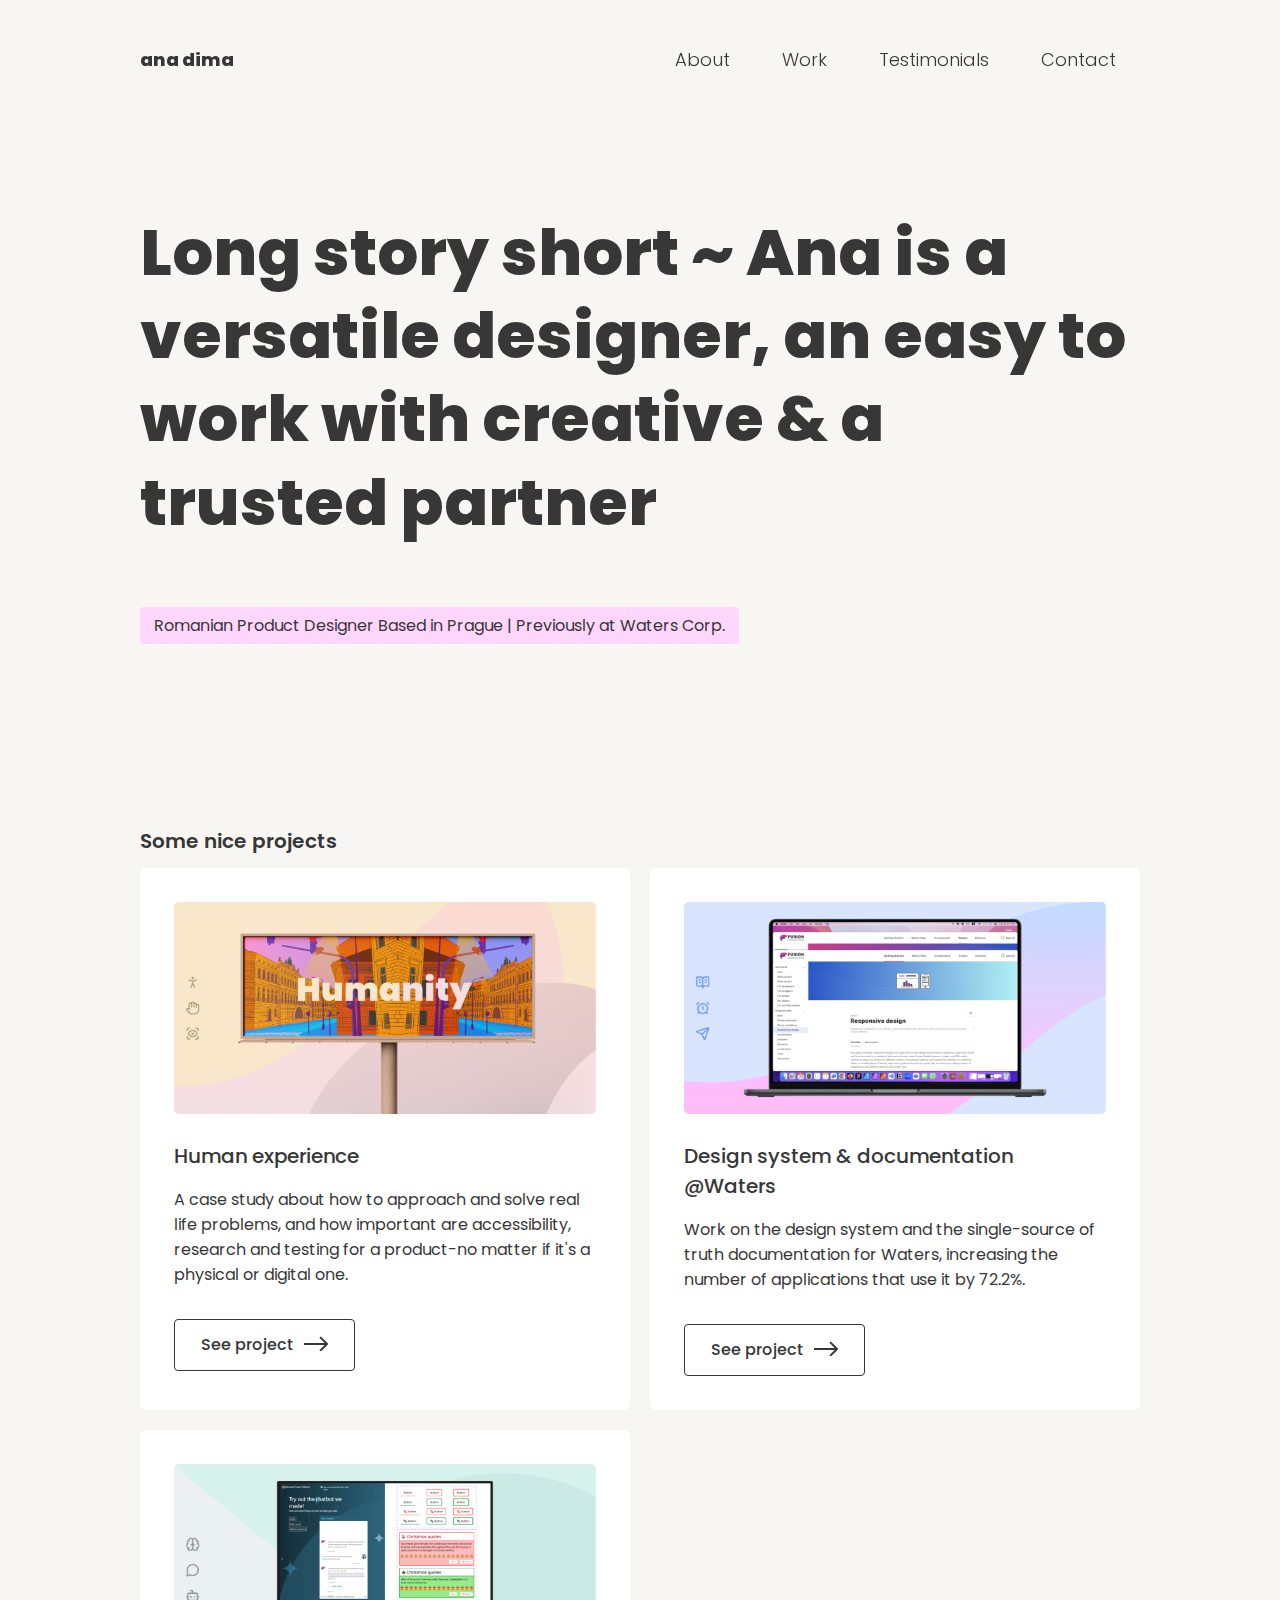
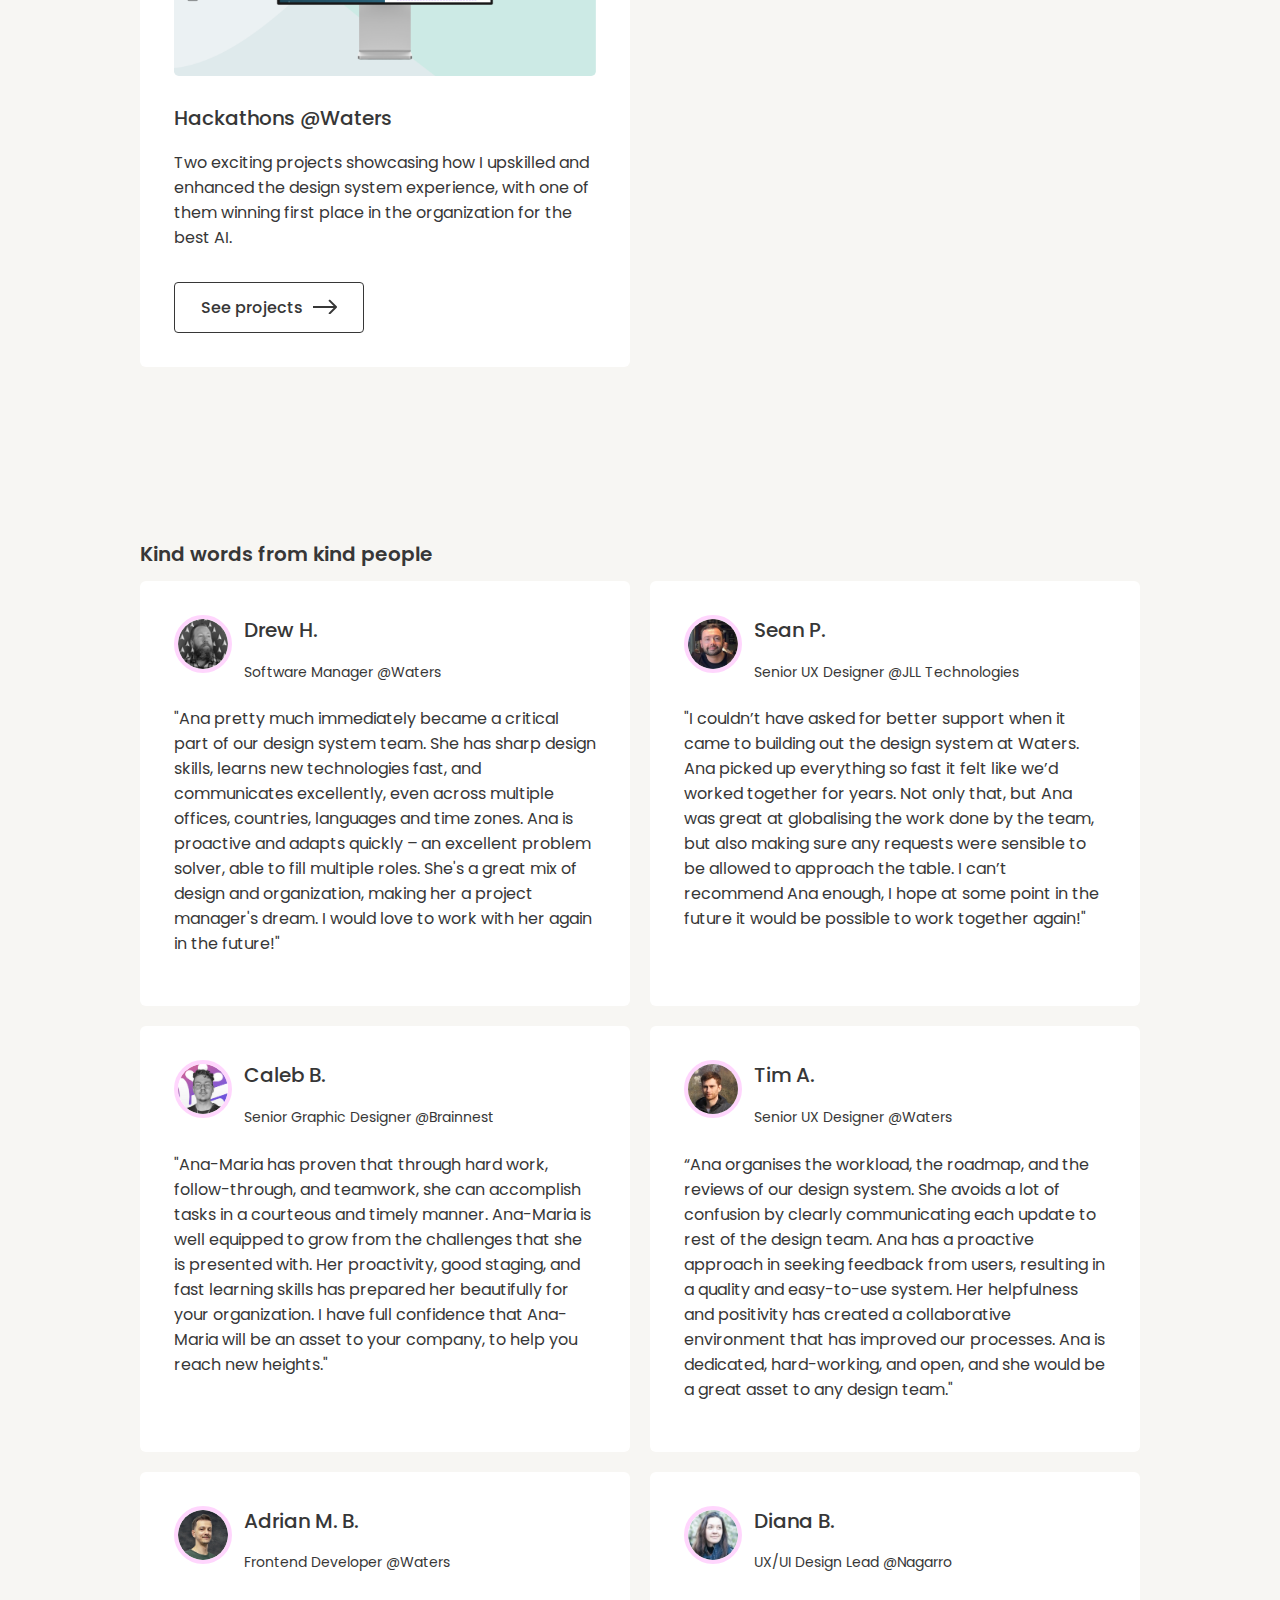
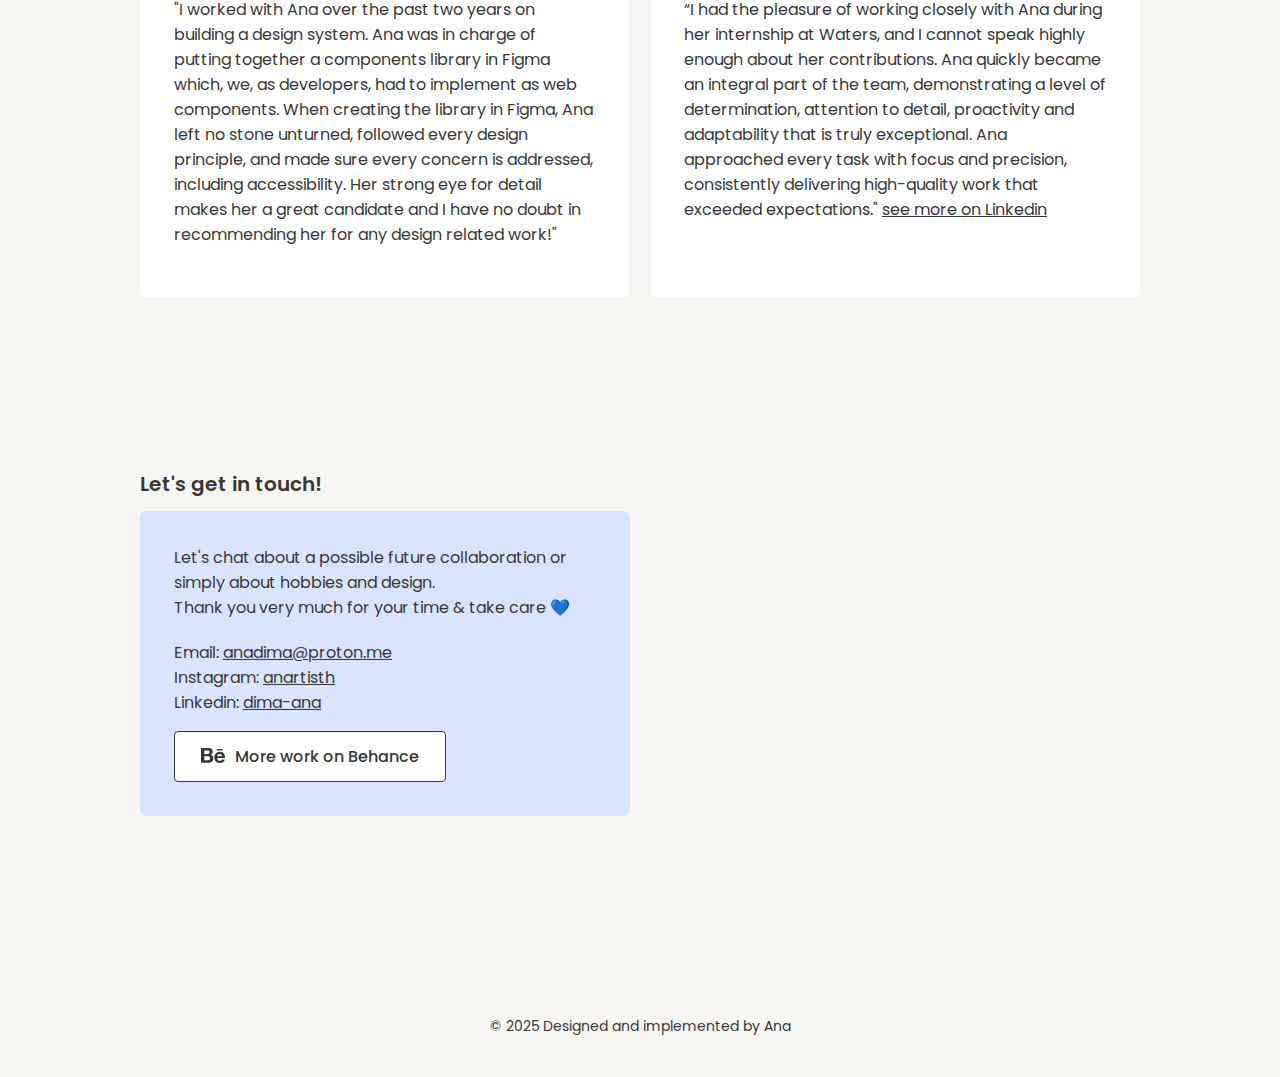
==== commit b61cd7b2: "Updates on hackathons projects" ====
--- a/index.html
+++ b/index.html
@@ -100,7 +100,7 @@
                         <div class="selectedWork__entry__description">
                             <h2 class="selectedWork__entry__project__name"> Hackathons @Waters </h2>
                             <p class="selectedWork__entry__description__text"> Two exciting projects showcasing how I upskilled and enhanced the design system experience, with one of them winning first place in the organization for the best AI. </p>
-                            <a href="/work/hackathons.html" class="custom__button"> See project <span class="custom__button__icon"></span></a>
+                            <a href="/work/hackathons.html" class="custom__button"> See projects <span class="custom__button__icon"></span></a>
                     </div>
                 </div>
                     <div class="work__entry__empty"> </div>
